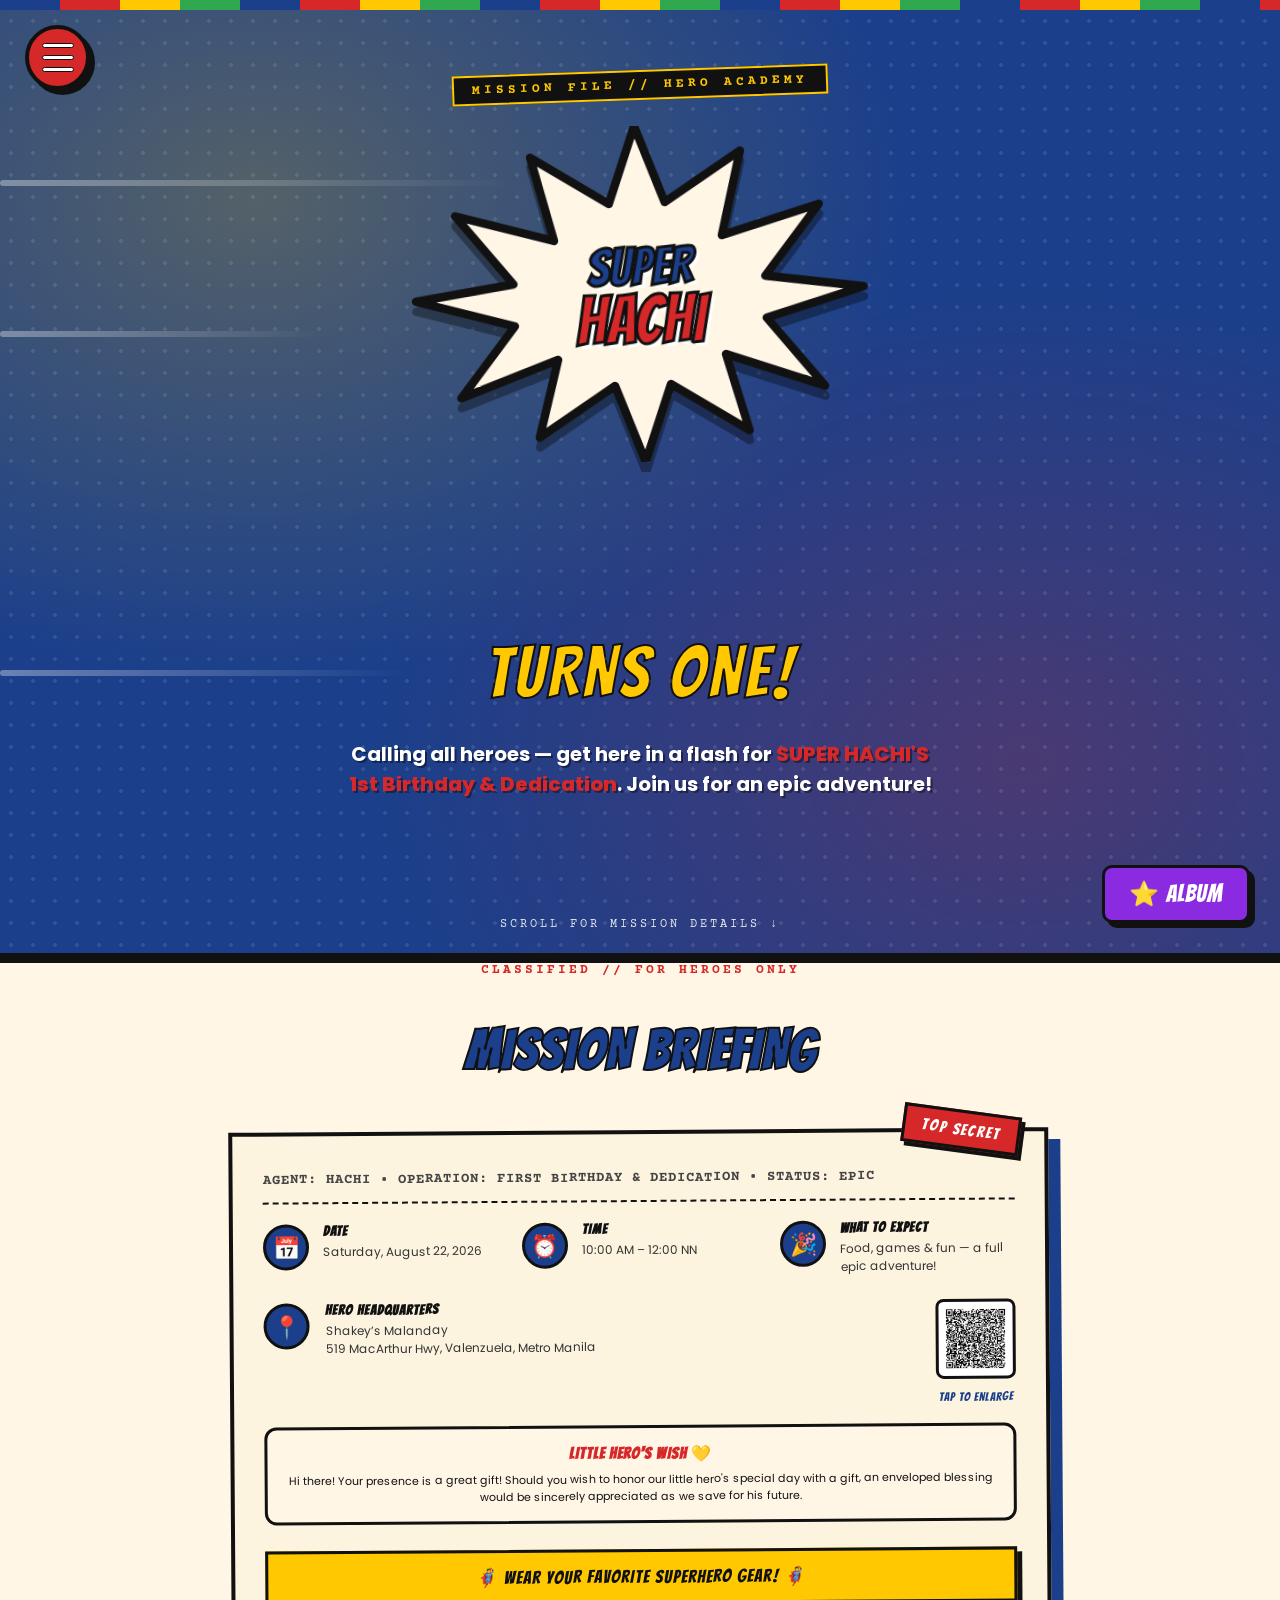
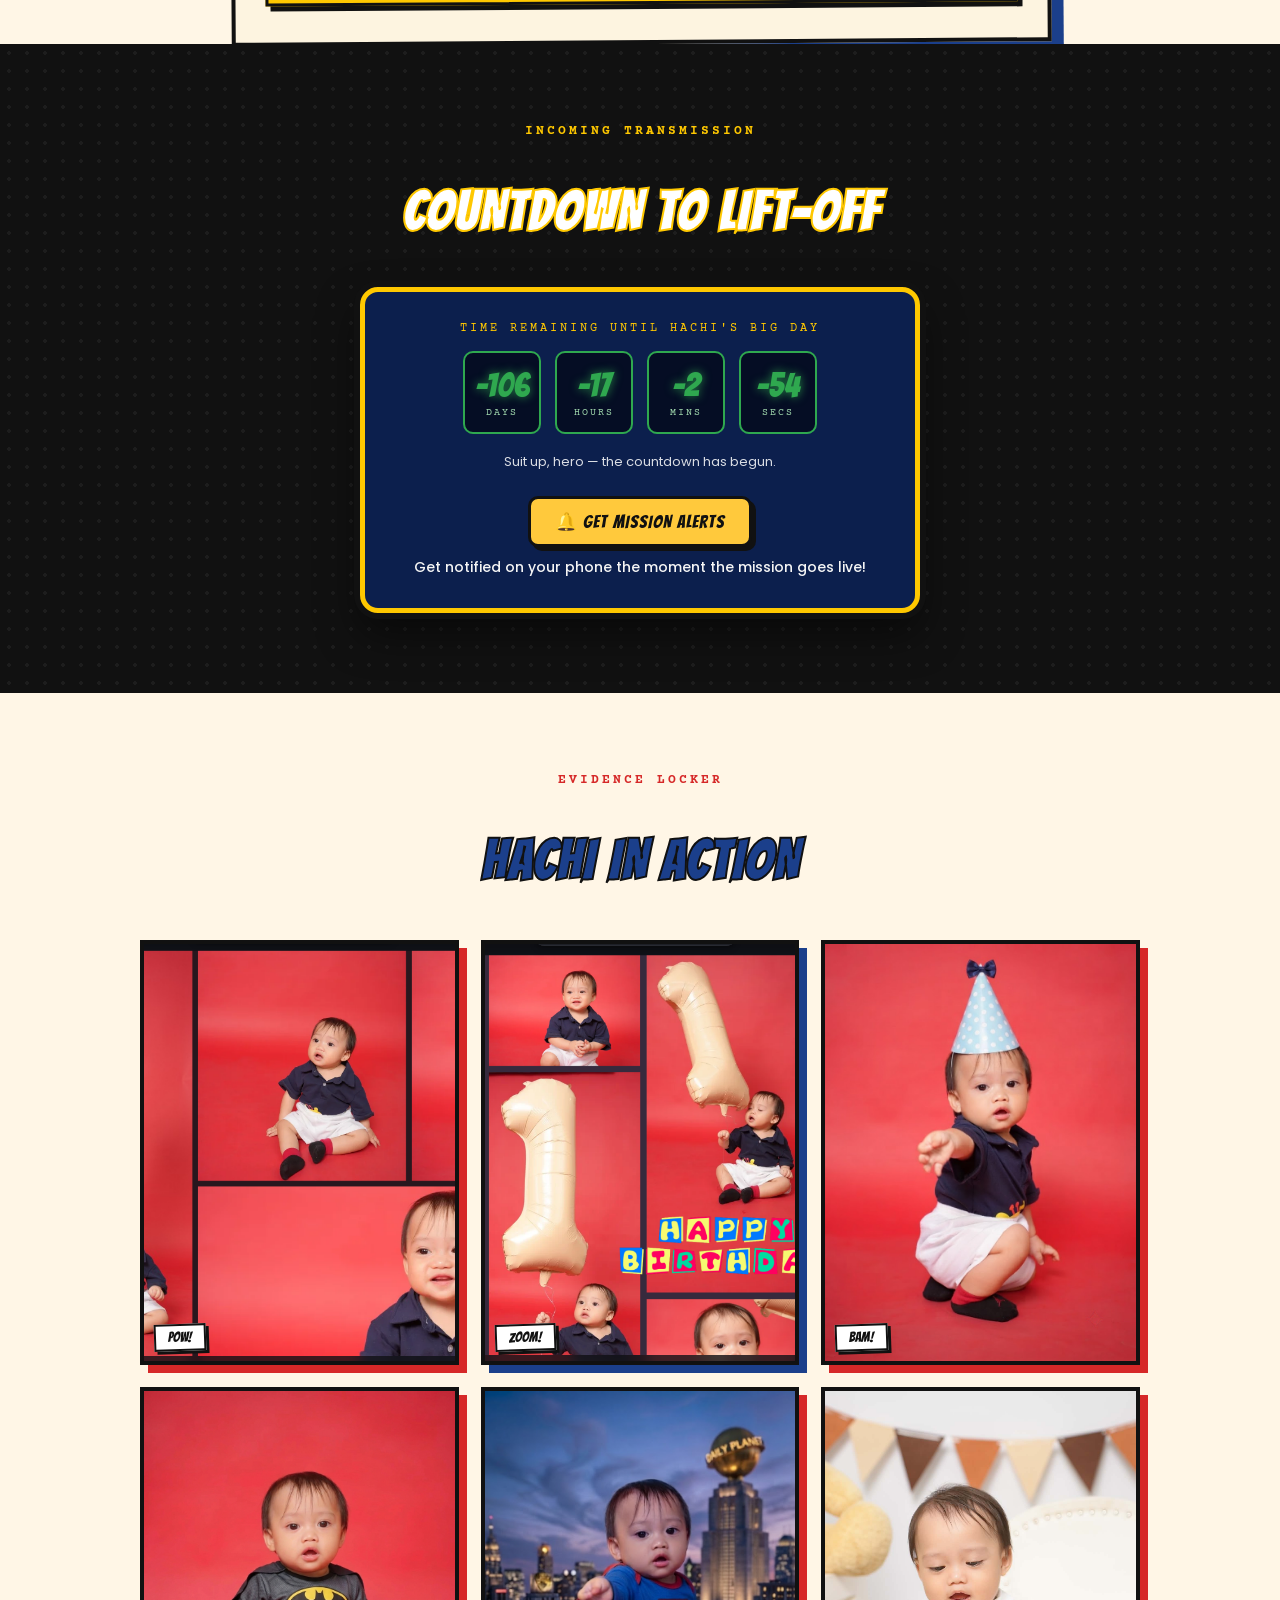
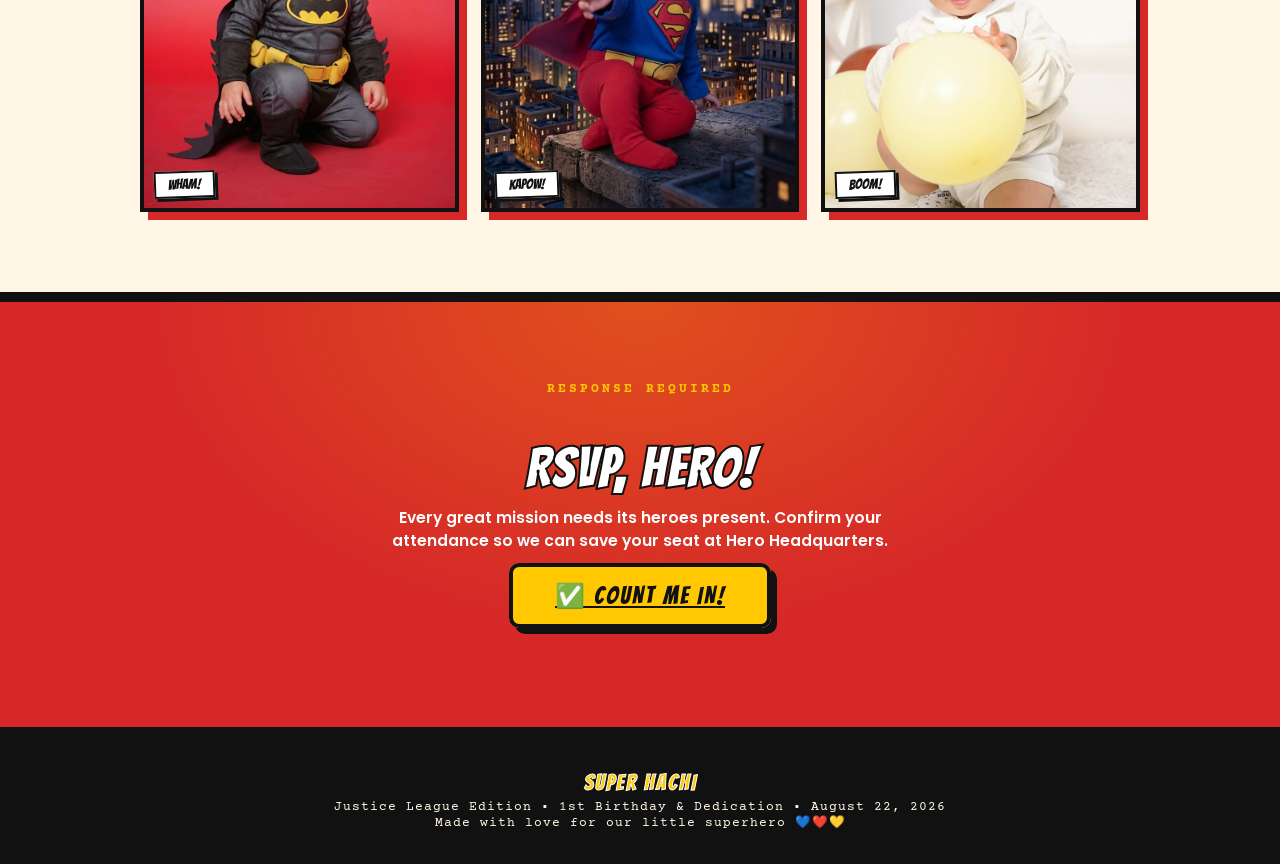
==== index.html @ 1b229618 "Add OneSignal Push Notifications" ====
<!DOCTYPE html>
<html lang="en">
<head>
<meta charset="utf-8"/>
<meta content="width=device-width, initial-scale=1.0" name="viewport"/>
<title>SUPER HACHI — Mission: 1st Birthday &amp; Dedication</title>
<link href="https://fonts.googleapis.com" rel="preconnect"/>
<link crossorigin="" href="https://fonts.gstatic.com" rel="preconnect"/>
<link href="https://fonts.googleapis.com/css2?family=Bangers&amp;family=Poppins:wght@400;600;700;800&amp;family=Courier+Prime:wght@400;700&amp;display=swap" rel="stylesheet"/>

<link href="style.css" rel="stylesheet"/>

<!-- OneSignal Web Push SDK -->
<script src="https://cdn.onesignal.com/sdks/web/v16/OneSignalSDK.page.js" defer></script>
<script>
  window.OneSignalDeferred = window.OneSignalDeferred || [];
</script>
</head>

<body>
<!-- Ang "Hamburger" Icon -->
<div class="menu-icon" onclick="toggleMenu()" id="menuIcon">
    <span></span>
    <span></span>
    <span></span>
</div>

<!-- Ang Menu Container (Naka-hide sa simula) -->
<div class="side-nav" id="sideNav">
    <div class="nav-btn" onclick="showSection('details')">MISSION</div>
    <div class="nav-btn" onclick="showSection('countdown')">TIME</div>
    <div class="nav-btn" onclick="showSection('gallery')">ACTION</div>
    <div class="nav-btn" onclick="showSection('rsvp')">RSVP</div>
</div>
<div class="stripe"></div>
<!-- HERO -->
<section class="hero">

<a href="secondpage.html" class="more-btn">⭐ ALBUM</a>
<div class="speedline" style="top:18%; left:0; width:40%;"></div>
<div class="speedline" style="top:34%; left:0; width:25%; animation-delay:0.8s;"></div>
<div class="speedline" style="top:70%; left:0; width:32%; animation-delay:1.6s;"></div>
<div class="eyebrow">MISSION FILE // HERO ACADEMY</div>
<div class="pow-wrap">
<div style="position:relative; display:inline-block;">
<svg class="burst" viewbox="0 0 400 240" xmlns="http://www.w3.org/2000/svg">
<polygon fill="#FFF6E6" points="200,0 220,55 275,20 260,80 330,60 290,110 360,120 290,140 330,190 260,165 275,220 220,185 200,240 180,185 125,220 140,165 70,190 110,140 40,120 110,110 70,60 140,80 125,20 180,55" stroke="#111111" stroke-linejoin="round" stroke-width="6"></polygon>
</svg>
<div style="
      position:absolute;
      top:50%;
      left:50%;
      transform:translate(-50%,-50%);
      text-align:center;
      font-family:'Bangers', cursive;
      line-height:0.9;
      z-index:2;
      user-select:none;
    ">
<div style="
        font-size:52px;
        color:#1B3F8B;
        -webkit-text-stroke:3px #111;
        text-shadow:4px 4px 0 #fff;
      ">
        SUPER
      </div>
<div style="
        font-size:68px;
        color:#D62828;
        -webkit-text-stroke:3px #111;
        text-shadow:4px 4px 0 #fff;
      ">
        HACHI
      </div>
</div>
</div>
</div>
<h1 class="name-title"></h1>
<div class="super-tag" style="font-size:clamp(50px, 10vw, 72px);">TURNS ONE!</div>
<p class="subhead">Calling all heroes — get here in a flash for <span style="color:#D62828; font-weight:800;">SUPER HACHI'S 1st Birthday &amp; Dedication</span>. Join us for an epic adventure!</p>
<div class="hero-badges">
</div>

<div class="scroll-cue">SCROLL FOR MISSION DETAILS ↓</div>
</section>
<!-- MISSION BRIEFING -->
<section class="briefing halftone content-section" id="details">
</section>
<div class="section-kicker">CLASSIFIED // FOR HEROES ONLY</div>
<h2 class="section-title">MISSION BRIEFING</h2>
<div class="dossier">
<div class="stamp">TOP SECRET</div>
<div class="dossier-head">AGENT: HACHI  •  OPERATION: FIRST BIRTHDAY &amp; DEDICATION  •  STATUS: EPIC</div>
<style>
.dossier-grid .dossier-item h3 { font-size: 14px !important; }
.dossier-grid .dossier-item p { font-size: 12px !important; }
</style>
<div class="dossier-grid">
<div class="dossier-item">
<div class="dossier-icon">📅</div>
<div>
<h3>DATE</h3>
<p>Saturday, August 22, 2026</p>
</div>
</div>
<div class="dossier-item">
<div class="dossier-icon">⏰</div>
<div>
<h3>TIME</h3>
<p>10:00 AM – 12:00 NN</p>
</div>
</div>
<div class="dossier-item">
<div class="dossier-icon">🎉</div>
<div>
<h3>WHAT TO EXPECT</h3>
<p>Food, games &amp; fun — a full epic adventure!</p>
</div>
</div>
<div class="dossier-item" style="display:flex; align-items:flex-start; gap:16px; grid-column: 1 / -1;">
<div class="dossier-icon">📍</div>
<div style="flex:1; display:flex; align-items:flex-start; justify-content:space-between; gap:16px; flex-wrap:wrap;">
<div style="flex:1; min-width:180px;">
<h3>HERO HEADQUARTERS</h3>
<p>Shakey’s Malanday<bR> 519 MacArthur Hwy, Valenzuela, Metro Manila</p>
</div>
<div style="text-align:center; flex-shrink:0;">
<img src="qrcode.png" alt="QR code to Hero Headquarters location" onclick="document.getElementById('qrModal').style.display='flex'" style="width:80px; height:80px; border:3px solid #111; border-radius:8px; background:#fff; padding:4px; cursor:pointer;"/>
<div style="font-family:'Bangers', cursive; font-size:12px; letter-spacing:1px; color:#1B3F8B; margin-top:4px;">TAP TO ENLARGE</div>
</div>
</div>
</div>
</div>
<div style="margin-top:20px; padding:16px; border:3px solid #111; border-radius:12px; background:#FFF6E6; text-align:center;">
<h3 style="font-family:'Bangers', cursive; font-size:16px; letter-spacing:1px; color:#D62828; margin:0 0 8px 0;">LITTLE HERO'S WISH 💛</h3>
<p style="font-size:11px; line-height:1.5; color:#111; margin:0; max-width:100%;">Hi there! Your presence is a great gift! Should you wish to honor our little hero's special day with a gift, an enveloped blessing would be sincerely appreciated as we save for his future.</p>
</div>
<div class="dresscode">🦸 WEAR YOUR FAVORITE SUPERHERO GEAR! 🦸</div>
</div>
</section>
<!-- COUNTDOWN -->
<section class="comm-wrap" id="countdown">
<div class="section-kicker" style="color:var(--yellow);">INCOMING TRANSMISSION</div>
<h2 class="section-title" style="color:#fff; -webkit-text-stroke:2px var(--yellow);">COUNTDOWN TO LIFT-OFF</h2>
<div class="comm">
<div class="comm-label">TIME REMAINING UNTIL HACHI'S BIG DAY</div>
<div class="comm-grid">
<div class="comm-unit"><div class="comm-num" id="cd-days">00</div><div class="comm-unit-label">DAYS</div></div>
<div class="comm-unit"><div class="comm-num" id="cd-hours">00</div><div class="comm-unit-label">HOURS</div></div>
<div class="comm-unit"><div class="comm-num" id="cd-mins">00</div><div class="comm-unit-label">MINS</div></div>
<div class="comm-unit"><div class="comm-num" id="cd-secs">00</div><div class="comm-unit-label">SECS</div></div>
</div>
<div class="comm-msg" id="cd-msg">Suit up, hero — the countdown has begun.</div>

<!-- Push notification opt-in -->
<div style="text-align:center; margin-top:24px;">
<button id="notifyBtn" onclick="enableHeroAlerts()" style="
    font-family:'Bangers', cursive;
    letter-spacing:1px;
    font-size:18px;
    color:#111;
    background:#FFC93C;
    border:3px solid #111;
    border-radius:10px;
    padding:12px 24px;
    cursor:pointer;
    box-shadow:4px 4px 0 #111;
  ">🔔 GET MISSION ALERTS</button>
<div id="notifyNote" style="
    font-family:'Poppins', sans-serif;
    font-size:14px;
    font-weight:500;
    color:#F5F5F5;
    margin-top:10px;
    line-height:1.5;
  ">Get notified on your phone the moment the mission goes live!</div>
</div>
</div>
</section>
<!-- GALLERY -->
<section class="gallery" id="gallery">
<div class="section-kicker">EVIDENCE LOCKER</div>
<h2 class="section-title">HACHI IN ACTION</h2>
<div class="panels">
<div class="panel" style="aspect-ratio:3/4;">
<a href="hachi1.png" target="_blank"><img alt="Hachi with number one balloon" src="hachi1.png"/></a>
<div class="panel-cap">POW!</div>
</div>
<div class="panel" style="aspect-ratio:3/4;">
<a href="hachi2.png" target="_blank"><img alt="Hachi celebrating his first birthday" src="hachi2.png"/></a>
<div class="panel-cap">ZOOM!</div>
</div>
<div class="panel" style="aspect-ratio:3/4;">
<a href="photo37.png" target="_blank"><img alt="Hachi in superhero costume" src="photo37.png"/></a>
<div class="panel-cap">BAM!</div>
</div>
<div class="panel" style="aspect-ratio:3/4;">
<a href="photo38.png" target="_blank"><img alt="Hachi playing and smiling" src="photo38.png"/></a>
<div class="panel-cap">WHAM!</div>
</div>
<div class="panel" style="aspect-ratio:3/4;">
<a href="photo39.png" target="_blank"><img alt="Hachi with family" src="photo39.png"/></a>
<div class="panel-cap">KAPOW!</div>
</div>
<div class="panel" style="aspect-ratio:3/4;">
<a href="photo26.png" target="_blank"><img alt="Hachi hero moment" src="photo26.png"/></a>
<div class="panel-cap">BOOM!</div>
</div>
</div>
</section>
<!-- RSVP -->
<section class="rsvp" id="rsvp">
<div class="section-kicker">RESPONSE REQUIRED</div>
<h2 class="section-title">RSVP, HERO!</h2>
<p class="lead">Every great mission needs its heroes present. Confirm your attendance so we can save your seat at Hero Headquarters.</p>
<a class="rsvp-btn" href="rsvp.html">
    ✅ COUNT ME IN!
</a>
<div class="rsvp-note" id="rsvpNote"></div>
</section>
<footer>
<div class="foot-name">SUPER HACHI</div>
  Justice League Edition • 1st Birthday &amp; Dedication • August 22, 2026<br/>
  Made with love for our little superhero 💙❤️💛<br/>
</footer>
<canvas id="confetti"></canvas>

<!-- QR Code Lightbox -->
<div id="qrModal" onclick="this.style.display='none'" style="display:none; position:fixed; top:0; left:0; width:100%; height:100%; background:rgba(0,0,0,0.85); z-index:9999; align-items:center; justify-content:center; flex-direction:column; cursor:pointer;">
<div style="background:#fff; padding:20px; border-radius:16px; border:4px solid #111; box-shadow:0 0 0 6px #FFC93C; max-width:85vw;">
<img src="qrcode.png" alt="QR code to Hero Headquarters location - enlarged" style="width:min(320px, 70vw); height:min(320px, 70vw); display:block;"/>
</div>
<div style="font-family:'Bangers', cursive; font-size:20px; letter-spacing:1px; color:#fff; margin-top:18px;">TAP ANYWHERE TO CLOSE</div>
</div>

<script src="hachi.js"></script>

<!-- Push notification opt-in handler -->
<script>
  function enableHeroAlerts() {
    const note = document.getElementById('notifyNote');
    const btn = document.getElementById('notifyBtn');

    // Siguraduhing buhay ang array bago mag-push
    window.OneSignalDeferred = window.OneSignalDeferred || [];
    
    window.OneSignalDeferred.push(async function (OneSignal) {
  await OneSignal.init({
    appId: "d45e4da8-3b66-4c8b-88f4-3288d0275339",
    // Ngayon ay nasa root na ang file, kaya hindi na kailangan ng folder path
    serviceWorkerPath: 'OneSignalSDKWorker.js', 
    serviceWorkerParam: {
      scope: '/hachi-invitation/'
    }
  });
});
        
        await OneSignal.Notifications.requestPermission();
        
        if (OneSignal.Notifications.permission === 'granted') {
          btn.textContent = '✅ ALERTS ON';
          btn.disabled = true;
          note.textContent = "You're all set, hero! We'll ping your phone when the mission begins.";
        }
      } catch (err) {
        console.error("OneSignal Error:", err);
        note.textContent = 'Something went wrong. Please try again.';
      }
    });
  }
</script>

</body>
</html>
---- style.css ----
:root{
    --ink:#111111;
    --paper:#FFF6E6;
    --blue:#1B3F8B;
    --blue-dark:#122a63;
    --red:#D62828;
    --yellow:#FFC800;
    --green:#2FA84F;
    --dot: rgba(17,17,17,0.08);
  }

  *{box-sizing:border-box;}
  html{scroll-behavior:smooth;}
  body{
    margin:0;
    background:var(--paper);
    color:var(--ink);
    font-family:'Poppins',sans-serif;
    overflow-x:hidden;
  }

  .halftone{
    background-image: radial-gradient(var(--dot) 2px, transparent 2px);
    background-size: 16px 16px;
  }

  /* ---------- NAV / TOP STRIPE ---------- */
  .stripe{
    height:10px;
    width:100%;
    background: repeating-linear-gradient(90deg,
      var(--blue) 0 60px, var(--red) 60px 120px, var(--yellow) 120px 180px, var(--green) 180px 240px);
  }

  /* ---------- HERO ---------- */
  .hero{
    position:relative;
    min-height:100vh;
    display:flex;
    flex-direction:column;
    align-items:center;
    justify-content:center;
    text-align:center;
    padding:60px 20px 100px;
    background:
      radial-gradient(ellipse at 20% 20%, rgba(255,200,0,0.25), transparent 45%),
      radial-gradient(ellipse at 80% 80%, rgba(214,40,40,0.25), transparent 45%),
      var(--blue);
    overflow:hidden;
    border-bottom:10px solid var(--ink);
  }
  .hero::before{
    content:"";
    position:absolute;
    inset:0;
    background-image: radial-gradient(rgba(255,255,255,0.10) 2px, transparent 2px);
    background-size: 22px 22px;
    pointer-events:none;
  }

  .speedline{
    position:absolute;
    background: linear-gradient(90deg, rgba(255,255,255,0.35), transparent);
    height:6px;
    border-radius:4px;
    animation: dash 3.5s linear infinite;
  }
  @keyframes dash{
    0%{ transform: translateX(-120%); opacity:0;}
    10%{opacity:1;}
    100%{ transform: translateX(220%); opacity:0;}
  }

  .eyebrow{
    font-family:'Courier Prime', monospace;
    letter-spacing:4px;
    color:var(--yellow);
    background:var(--ink);
    padding:6px 18px;
    transform:rotate(-2deg);
    font-weight:700;
    font-size:13px;
    z-index:2;
    border:2px solid var(--yellow);
  }

  .pow-wrap{
    position:relative;
    z-index:2;
    margin-top:26px;
    animation: pop-in 0.9s cubic-bezier(.2,1.4,.4,1) both;
  }
  @keyframes pop-in{
    0%{ transform: scale(0.3) rotate(-8deg); opacity:0;}
    70%{ transform: scale(1.08) rotate(2deg);}
    100%{ transform: scale(1) rotate(-2deg); opacity:1;}
  }

  .burst{
    width: min(90vw, 560px);
    filter: drop-shadow(0 10px 0 rgba(0,0,0,0.35));
  }

  .name-title{
    font-family:'Bangers', cursive;
    font-size: clamp(48px, 11vw, 96px);
    color:var(--red);
    -webkit-text-stroke: 3px var(--ink);
    letter-spacing:2px;
    line-height:0.9;
    transform: rotate(-2deg);
  }
  .super-tag{
    font-family:'Bangers', cursive;
    color:var(--yellow);
    -webkit-text-stroke:2px var(--ink);
    font-size: clamp(20px, 4vw, 30px);
    letter-spacing:3px;
    margin-top:6px;
  }

  .subhead{
    margin-top:28px;
    color:#fff;
    font-weight:700;
    font-size: clamp(15px,2.4vw,20px);
    z-index:2;
    max-width:600px;
    text-shadow: 2px 2px 0 rgba(0,0,0,0.4);
  }

  .hero-badges{
    display:flex;
    gap:14px;
    margin-top:34px;
    z-index:2;
    flex-wrap:wrap;
    justify-content:center;
  }
  .badge{
    font-family:'Bangers', cursive;
    letter-spacing:1px;
    background:var(--yellow);
    color:var(--ink);
    border:3px solid var(--ink);
    padding:10px 20px;
    border-radius:6px;
    font-size:18px;
    box-shadow:5px 5px 0 var(--ink);
    transform:rotate(-1deg);
  }
  .badge:nth-child(2){ background:#fff; transform:rotate(1deg);}
  .badge:nth-child(3){ background:var(--red); color:#fff; transform:rotate(-1deg);}

  .scroll-cue{
    position:absolute;
    bottom:22px;
    color:#fff;
    font-family:'Courier Prime',monospace;
    font-size:12px;
    letter-spacing:3px;
    opacity:0.85;
    z-index:2;
    animation: bob 1.6s ease-in-out infinite;
  }
  @keyframes bob{ 0%,100%{transform:translateY(0);} 50%{transform:translateY(8px);} }

  /* ---------- SECTION WRAPPER ---------- */
  section{ position:relative; padding:80px 20px; }
  .section-title{
    text-align:center;
    font-family:'Bangers', cursive;
    font-size: clamp(34px, 6vw, 54px);
    letter-spacing:2px;
    color:var(--blue);
    -webkit-text-stroke:2px var(--ink);
    margin-bottom:8px;
  }
  .section-kicker{
    text-align:center;
    font-family:'Courier Prime', monospace;
    font-size:13px;
    letter-spacing:3px;
    color:var(--red);
    font-weight:700;
    margin-bottom:6px;
  }

  /* ---------- MISSION BRIEFING (dossier) ---------- */
  .briefing{
    background:var(--paper);
  }
  .dossier{
    max-width:820px;
    margin:50px auto 0;
    background:#fdf4e0;
    border:4px solid var(--ink);
    box-shadow:12px 12px 0 var(--blue);
    padding:36px 30px;
    position:relative;
    transform:rotate(-0.4deg);
  }
  .stamp{
    position:absolute;
    top:-22px;
    right:24px;
    background:var(--red);
    color:#fff;
    font-family:'Bangers', cursive;
    font-size:16px;
    padding:8px 16px;
    border:3px solid var(--ink);
    transform:rotate(8deg);
    letter-spacing:2px;
    box-shadow:4px 4px 0 var(--ink);
  }
  .dossier-head{
    font-family:'Courier Prime', monospace;
    font-weight:700;
    border-bottom:2px dashed var(--ink);
    padding-bottom:14px;
    margin-bottom:20px;
    font-size:14px;
    letter-spacing:1px;
    color:#444;
  }
  .dossier-grid{
    display:grid;
    grid-template-columns: repeat(auto-fit, minmax(220px,1fr));
    gap:24px;
  }
  .dossier-item{
    display:flex;
    gap:14px;
    align-items:flex-start;
  }
  .dossier-icon{
    flex:0 0 auto;
    width:46px;height:46px;
    border-radius:50%;
    background:var(--blue);
    color:#fff;
    display:flex;align-items:center;justify-content:center;
    font-size:22px;
    border:3px solid var(--ink);
  }
  .dossier-item h3{
    margin:0 0 4px;
    font-family:'Bangers', cursive;
    font-size:20px;
    letter-spacing:1px;
    color:var(--ink);
  }
  .dossier-item p{
    margin:0;
    font-size:14.5px;
    line-height:1.5;
    color:#333;
  }
  .dresscode{
    margin-top:26px;
    text-align:center;
    background:var(--yellow);
    border:3px solid var(--ink);
    padding:14px;
    font-family:'Bangers', cursive;
    font-size:18px;
    letter-spacing:1px;
    box-shadow:5px 5px 0 var(--ink);
  }

  /* ---------- COUNTDOWN / COMMUNICATOR ---------- */
  .comm-wrap{
    background: var(--ink);
    position:relative;
  }
  .comm-wrap::before{
    content:"";
    position:absolute;inset:0;
    background-image: radial-gradient(rgba(255,255,255,0.05) 2px, transparent 2px);
    background-size:18px 18px;
  }
  .comm{
    position:relative;
    max-width:560px;
    margin: 46px auto 0;
    background:#0c1f4d;
    border:5px solid var(--yellow);
    border-radius:18px;
    padding:30px 24px;
    box-shadow:0 0 0 6px var(--ink), 0 20px 40px rgba(0,0,0,0.5);
  }
  .comm-label{
    text-align:center;
    font-family:'Courier Prime', monospace;
    color:var(--yellow);
    letter-spacing:3px;
    font-size:12px;
    margin-bottom:16px;
  }
  .comm-grid{
    display:flex;
    justify-content:center;
    gap:14px;
    flex-wrap:wrap;
  }
  .comm-unit{
    background:#050d24;
    border:2px solid var(--green);
    border-radius:10px;
    padding:14px 10px;
    width:78px;
    text-align:center;
  }
  .comm-num{
    font-family:'Bangers', cursive;
    font-size:34px;
    color:var(--green);
    text-shadow:0 0 10px rgba(47,168,79,0.8);
  }
  .comm-unit-label{
    font-family:'Courier Prime', monospace;
    font-size:10px;
    letter-spacing:2px;
    color:#9fd6ac;
    margin-top:4px;
  }
  .comm-msg{
    text-align:center;
    color:#fff;
    font-family:'Poppins';
    font-size:13px;
    margin-top:18px;
    opacity:0.85;
  }

  /* ---------- GALLERY (comic panels) ---------- */
  .gallery{ background:var(--paper); }
  .panels{
    max-width:1000px;
    margin:50px auto 0;
    display:grid;
    grid-template-columns: repeat(auto-fit, minmax(260px,1fr));
    gap:22px;
  }
  .panel{
    border:4px solid var(--ink);
    background:#fff;
    box-shadow:8px 8px 0 var(--red);
    overflow:hidden;
    position:relative;
    transition:transform 0.25s ease, box-shadow 0.25s ease;
  }
  .panel:nth-child(2){ box-shadow:8px 8px 0 var(--blue); }
  .panel:hover{
    transform:translate(-4px,-4px);
    box-shadow:12px 12px 0 var(--yellow);
  }
  .panel img{
    display:block;
    width:100%;
    height:100%;
    object-fit:cover;
  }
  .panel-cap{
    position:absolute;
    bottom:10px;
    left:10px;
    background:#fff;
    border:2px solid var(--ink);
    padding:4px 12px;
    font-family:'Bangers', cursive;
    font-size:14px;
    transform:rotate(-2deg);
    box-shadow:3px 3px 0 var(--ink);
  }

  /* ---------- RSVP ---------- */
  .rsvp{
    background:
      radial-gradient(ellipse at 50% 0%, rgba(255,200,0,0.25), transparent 55%),
      var(--red);
    border-top:10px solid var(--ink);
    border-bottom:10px solid var(--ink);
    text-align:center;
  }
  .rsvp .section-title{ color:#fff; -webkit-text-stroke:2px var(--ink); }
  .rsvp .section-kicker{ color:var(--yellow); }
  .rsvp p.lead{
    max-width:520px;
    margin:0 auto 30px;
    color:#fff;
    font-weight:600;
    font-size:15.5px;
  }
  .rsvp-btn{
    font-family:'Bangers', cursive;
    font-size:24px;
    letter-spacing:2px;
    color:var(--ink);
    background:var(--yellow);
    border:4px solid var(--ink);
    padding:16px 42px;
    border-radius:10px;
    box-shadow:6px 6px 0 var(--ink);
    cursor:pointer;
    transition:transform 0.15s ease, box-shadow 0.15s ease;
  }
  .rsvp-btn:hover{ transform:translate(-3px,-3px); box-shadow:9px 9px 0 var(--ink); }
  .rsvp-btn:active{ transform:translate(3px,3px); box-shadow:0px 0px 0 var(--ink); }
  .rsvp-note{
    margin-top:18px;
    color:#fff;
    font-family:'Courier Prime', monospace;
    font-size:12px;
    letter-spacing:1px;
    opacity:0.9;
    min-height:18px;
  }

  /* confetti canvas */
  #confetti{
    position:fixed;
    inset:0;
    pointer-events:none;
    z-index:999;
  }

  /* ---------- FOOTER ---------- */
  footer{
    background:var(--ink);
    color:var(--paper);
    text-align:center;
    padding:34px 20px;
    font-family:'Courier Prime', monospace;
    font-size:12.5px;
    letter-spacing:1px;
  }
  footer .foot-name{
    font-family:'Bangers', cursive;
    color:var(--yellow);
    font-size:22px;
    letter-spacing:2px;
    -webkit-text-stroke:1px #fff;
    margin-bottom:6px;
  }

  @media (max-width:520px){
    .dossier{ padding:26px 18px; }
    .comm{ padding:22px 14px; }
  }

  @media (prefers-reduced-motion: reduce){
    *{ animation-duration:0.01ms !important; animation-iteration-count:1 !important; }
  }
/* ===== MISSION BUTTON ===== */
.mission-btn{
    position: absolute;
    top: 20px;
    right: 20px;
    background: #FFC800;
    color: #111;
    text-decoration: none;
    font-family: 'Bangers', cursive;
    font-size: 22px;
    letter-spacing: 1px;
    padding: 12px 22px;
    border: 3px solid #111;
    border-radius: 8px;
    box-shadow: 5px 5px 0 #111;
    transition: .2s;
    z-index: 100;
}

.hero{
    position: relative;
}
.countdown-btn{
    position: absolute;
    top: 20px;
    right: 190px;   /* nasa kaliwa ng Mission button */
    background: #1B3F8B;
    color: #fff;
    text-decoration: none;
    font-family: 'Bangers', cursive;
    font-size: 22px;
    letter-spacing: 1px;
    padding: 12px 22px;
    border: 3px solid #111;
    border-radius: 8px;
    box-shadow: 5px 5px 0 #111;
    transition: .2s;
    z-index: 100;
}

.countdown-btn:hover{
    transform: translate(-3px,-3px);
    box-shadow: 8px 8px 0 #111;
}

.countdown-btn:active{
    transform: translate(2px,2px);
    box-shadow: 2px 2px 0 #111;
}.gallery-btn{
    position: absolute;
    top: 20px;
    left: 180px;
    background: #D62828;
    color: #fff;
    text-decoration: none;
    font-family: 'Bangers', cursive;
    font-size: 22px;
    letter-spacing: 1px;
    padding: 12px 22px;
    border: 3px solid #111;
    border-radius: 8px;
    box-shadow: 5px 5px 0 #111;
    transition: .2s;
    z-index: 100;
}

.gallery-btn:hover{
    transform: translate(-3px,-3px);
    box-shadow: 8px 8px 0 #111;
}

.rsvp-btn-hero{
    position: absolute;
    top: 20px;
    left: 20px;
    background: #2FA84F;
    color: #fff;
    text-decoration: none;
    font-family: 'Bangers', cursive;
    font-size: 22px;
    letter-spacing: 1px;
    padding: 12px 22px;
    border: 3px solid #111;
    border-radius: 8px;
    box-shadow: 5px 5px 0 #111;
    transition: .2s;
    z-index: 100;
}

.rsvp-btn-hero:hover{
    transform: translate(-3px,-3px);
    box-shadow: 8px 8px 0 #111;
}
.music-btn{
    position: fixed;
    bottom: 20px;
    right: 20px;
    background: #FFC800;
    color: #111;
    border: 3px solid #111;
    border-radius: 10px;
    padding: 12px 18px;
    font-family: 'Bangers', cursive;
    font-size: 18px;
    cursor: pointer;
    box-shadow: 5px 5px 0 #111;
    z-index: 9999;
    transition: .2s;
}

.music-btn:hover{
    transform: translate(-2px,-2px);
    box-shadow: 7px 7px 0 #111;
}
.more-btn{
    position:absolute;
    bottom:30px;
    right:30px;
    background:#8A2BE2;
    color:#fff;
    text-decoration:none;
    font-family:'Bangers', cursive;
    font-size:24px;
    letter-spacing:1px;
    padding:12px 24px;
    border:3px solid #111;
    border-radius:10px;
    box-shadow:5px 5px 0 #111;
    transition:.2s;
}

.more-btn:hover{
    transform:translate(-3px,-3px);
    box-shadow:8px 8px 0 #111;
}

.more-btn:active{
    transform:translate(2px,2px);
    box-shadow:2px 2px 0 #111;
}
/* Itatago nito ang mga sections sa umpisa */
.content-section {
    display: none; 
}

/* Ito naman yung menu sa gilid */
.side-nav {
    position: fixed;
    right: 10px;
    top: 30%;
    z-index: 9999;
    display: flex;
    flex-direction: column;
    gap: 10px;
}

.nav-btn {
    background: #FFC800;
    padding: 10px;
    border: 3px solid #111;
    cursor: pointer;
    font-family: 'Bangers';
    font-size: 18px;
    text-align: center;
    border-radius: 8px;
    transition: 0.3s;
}

.nav-btn:hover {
    background: #D62828;
    color: white;
}
.menu-icon {
    position: fixed;
    right: 20px;
    top: 20px;
    font-size: 30px;
    cursor: pointer;
    background: white;
    padding: 10px 15px;
    border-radius: 10px;
    border: 2px solid #111;
    z-index: 10000;
}

.side-nav {
    position: fixed;
    right: -200px; /* Nakatago sa labas ng screen */
    top: 80px;
    transition: 0.3s; /* Para smooth ang animation */
    display: flex;
    flex-direction: column;
    gap: 10px;
}

.side-nav.active {
    right: 20px; /* Lalabas kapag may active class */
}
/* ================= HAMBURGER MENU ================= */

.menu-icon {
    position: fixed;
    top: 25px;
    left: 25px;

    width: 65px;
    height: 65px;

    background: #D62828;
    border: 4px solid #111;

    border-radius: 50%;

    display: flex;
    flex-direction: column;
    justify-content: center;
    align-items: center;

    gap: 7px;

    cursor: pointer;

    z-index: 9999;

    box-shadow:
        5px 5px 0 #111;

    transition: 0.3s ease;

    animation: heroPulse 2s infinite;
}


.menu-icon span {

    width: 32px;
    height: 5px;

    background: white;

    border-radius: 10px;

    border: 1px solid #111;

    transition: 0.3s ease;

}



/* Hover */

.menu-icon:hover {

    transform: scale(1.1) rotate(-5deg);

    background:#1B3F8B;

}



/* Open Animation */

.menu-icon.active span:nth-child(1){

    transform:
    translateY(12px)
    rotate(45deg);

}


.menu-icon.active span:nth-child(2){

    opacity:0;

}


.menu-icon.active span:nth-child(3){

    transform:
    translateY(-12px)
    rotate(-45deg);

}



/* Floating Hero Effect */

@keyframes heroPulse {

    0% {
        box-shadow:
        5px 5px 0 #111;
    }

    50% {

        box-shadow:
        5px 5px 0 #111,
        0 0 20px #FFC800;

    }

    100% {

        box-shadow:
        5px 5px 0 #111;

    }

}



/* ================= SIDE NAV ================= */


.side-nav {

    position: fixed;

    top: 100px;

    left: 25px;


    width: 230px;


    background:

    linear-gradient(
        135deg,
        #1B3F8B,
        #D62828
    );


    border:5px solid #111;


    padding:20px;


    transform:
    translateX(-300px);


    transition:
    0.4s ease;


    z-index:9998;


    box-shadow:

    8px 8px 0 #111;


}



/* OPEN MENU */

.side-nav.active {

    transform:
    translateX(0);

}



/* MENU BUTTON */

.nav-btn {

    background:#FFC800;

    color:#111;


    font-family:'Bangers', cursive;

    font-size:25px;


    letter-spacing:2px;


    padding:15px;

    margin:12px 0;


    border:4px solid #111;


    text-align:center;


    cursor:pointer;


    box-shadow:

    4px 4px 0 #111;


    transition:
    0.2s;

}



.nav-btn:hover {

    transform:

    translateX(8px)
    rotate(-2deg);


    background:white;

}
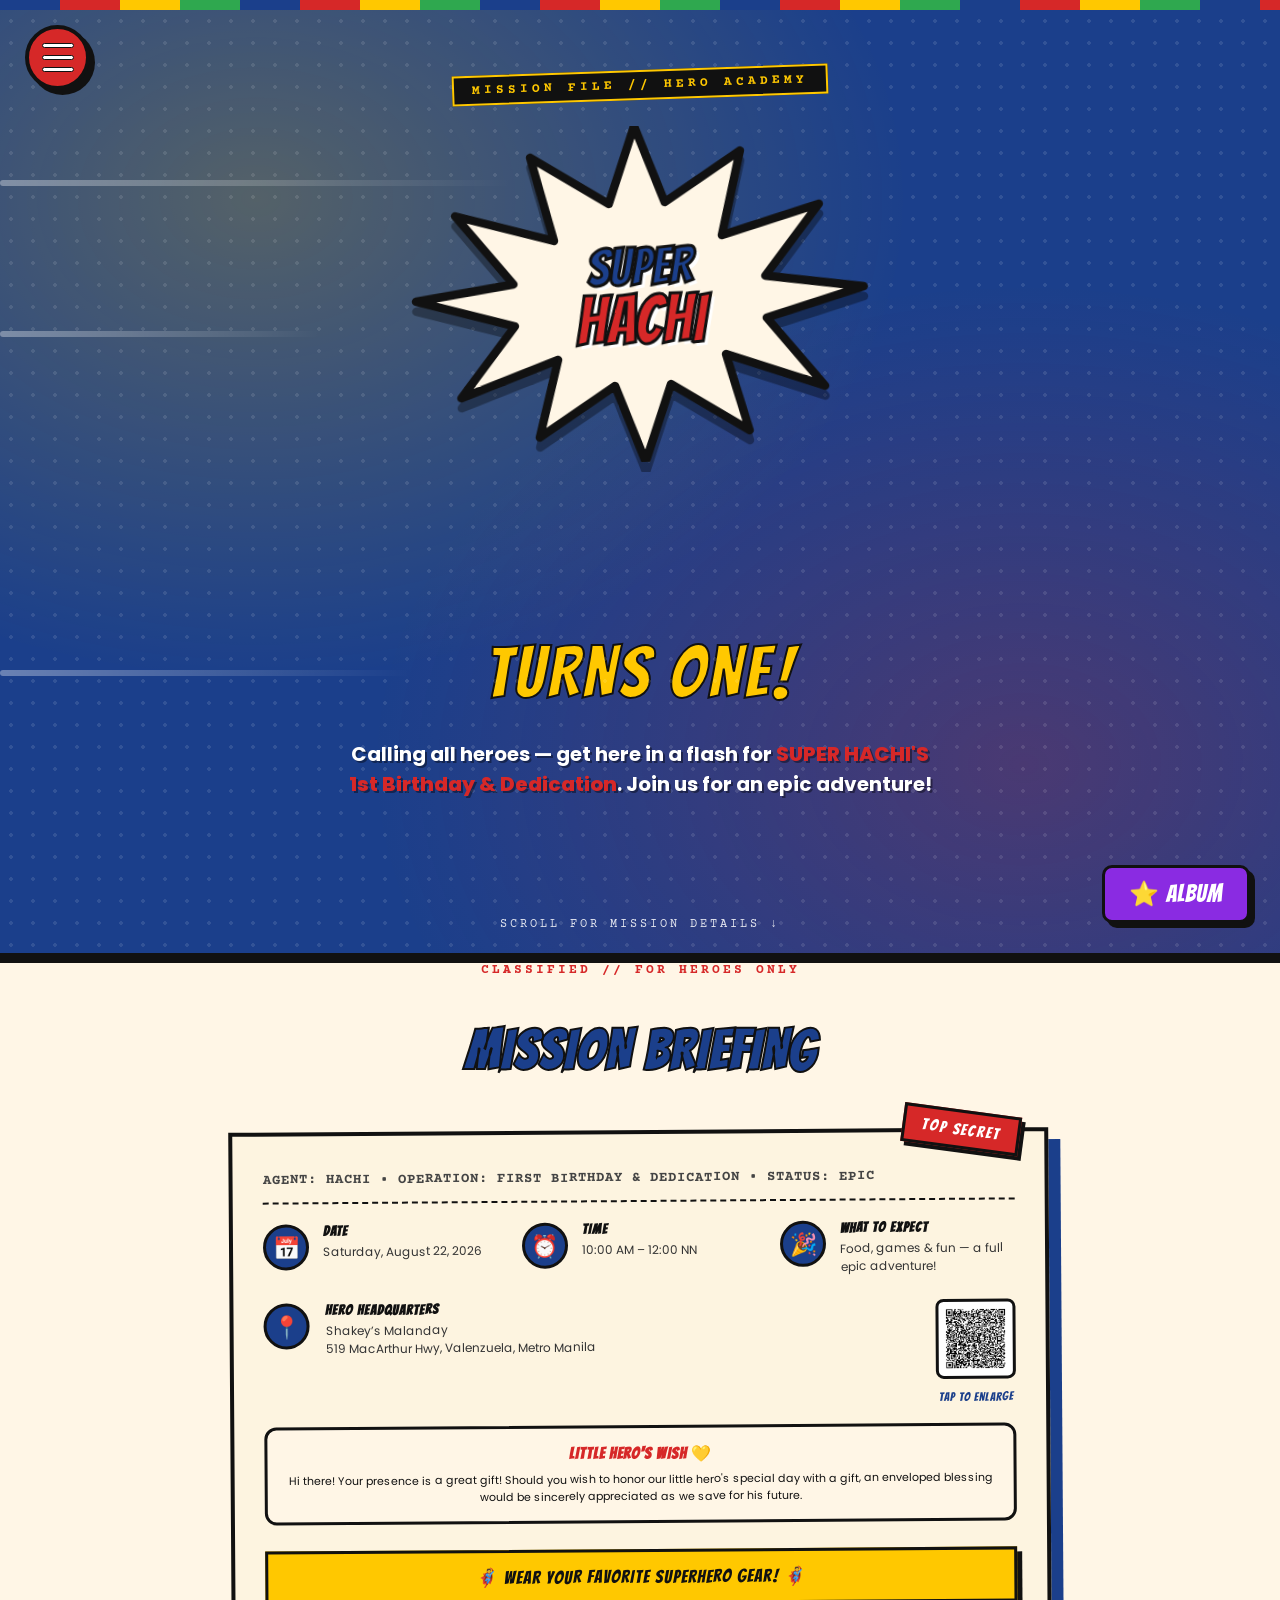
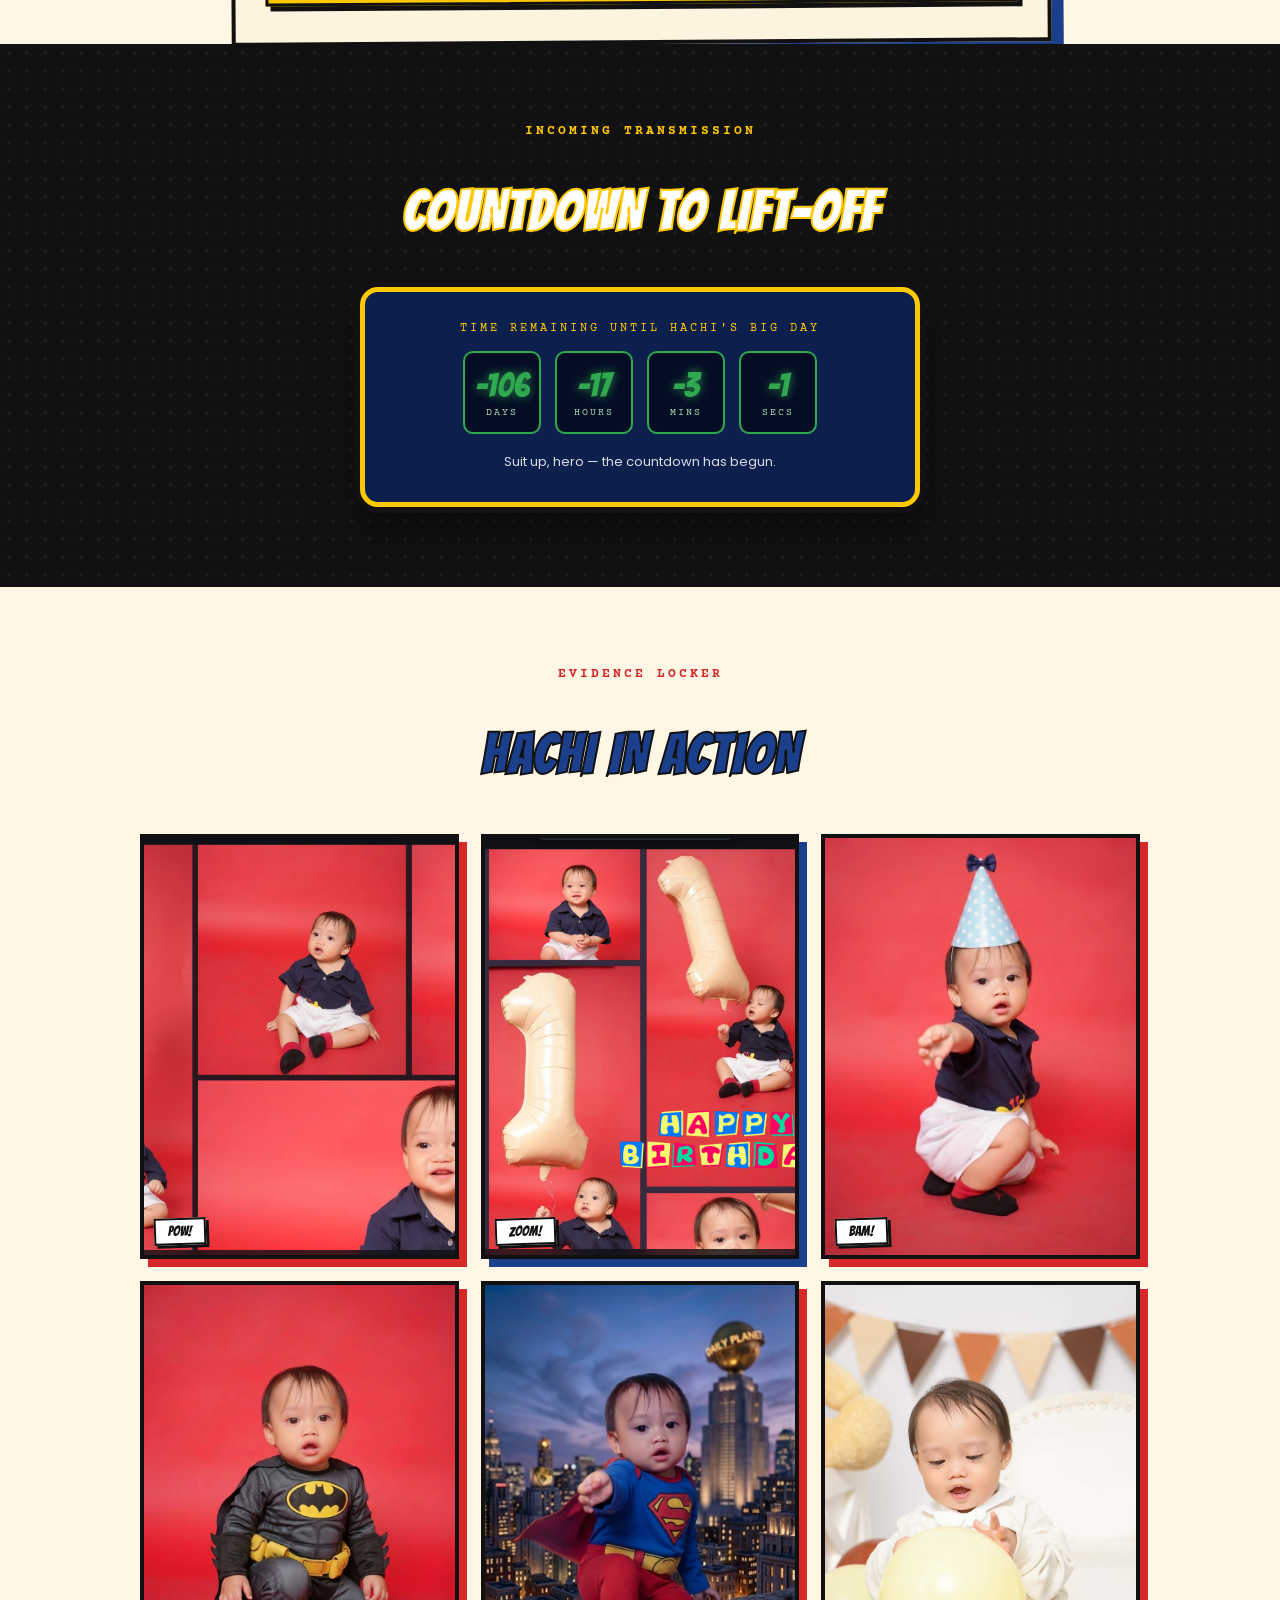
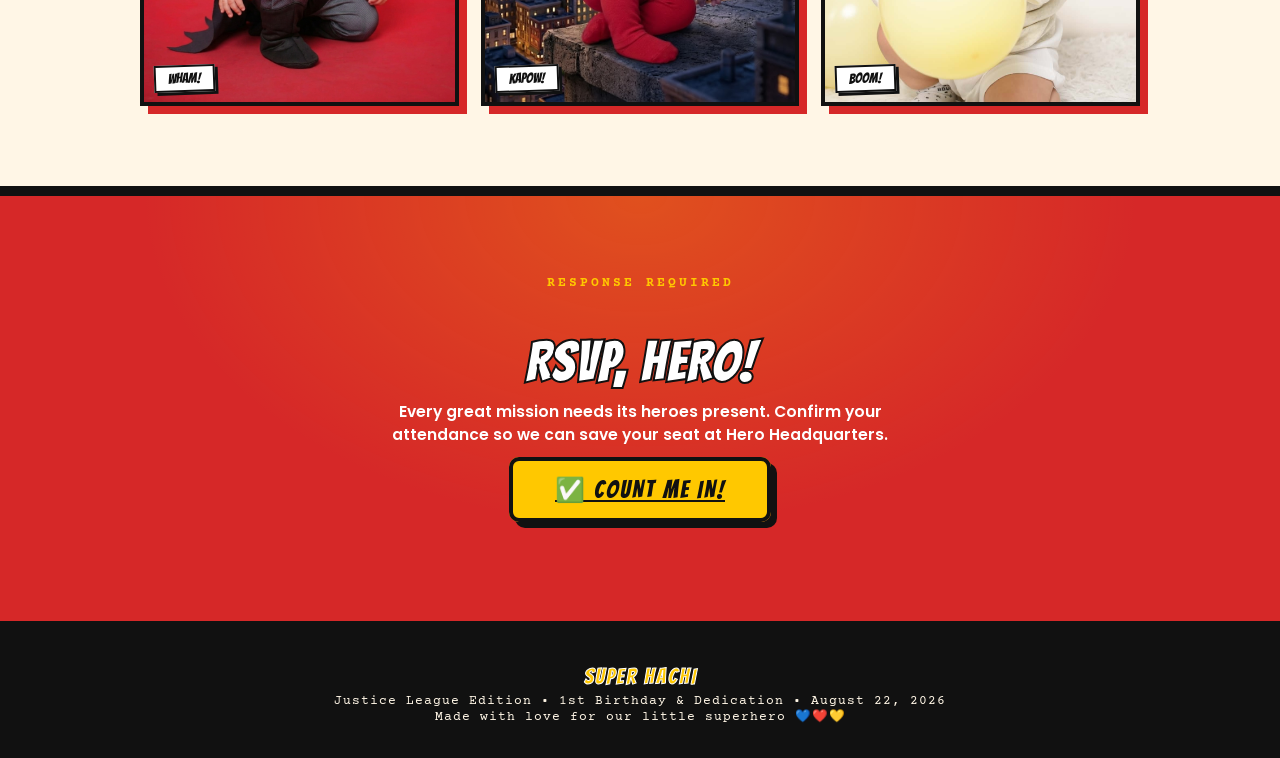
==== commit 687134d4: "Add OneSignal Push Notifications" ====
--- a/index.html
+++ b/index.html
@@ -9,12 +9,6 @@
 <link href="https://fonts.googleapis.com/css2?family=Bangers&amp;family=Poppins:wght@400;600;700;800&amp;family=Courier+Prime:wght@400;700&amp;display=swap" rel="stylesheet"/>
 
 <link href="style.css" rel="stylesheet"/>
-
-<!-- OneSignal Web Push SDK -->
-<script src="https://cdn.onesignal.com/sdks/web/v16/OneSignalSDK.page.js" defer></script>
-<script>
-  window.OneSignalDeferred = window.OneSignalDeferred || [];
-</script>
 </head>
 
 <body>
@@ -152,30 +146,6 @@
 <div class="comm-unit"><div class="comm-num" id="cd-secs">00</div><div class="comm-unit-label">SECS</div></div>
 </div>
 <div class="comm-msg" id="cd-msg">Suit up, hero — the countdown has begun.</div>
-
-<!-- Push notification opt-in -->
-<div style="text-align:center; margin-top:24px;">
-<button id="notifyBtn" onclick="enableHeroAlerts()" style="
-    font-family:'Bangers', cursive;
-    letter-spacing:1px;
-    font-size:18px;
-    color:#111;
-    background:#FFC93C;
-    border:3px solid #111;
-    border-radius:10px;
-    padding:12px 24px;
-    cursor:pointer;
-    box-shadow:4px 4px 0 #111;
-  ">🔔 GET MISSION ALERTS</button>
-<div id="notifyNote" style="
-    font-family:'Poppins', sans-serif;
-    font-size:14px;
-    font-weight:500;
-    color:#F5F5F5;
-    margin-top:10px;
-    line-height:1.5;
-  ">Get notified on your phone the moment the mission goes live!</div>
-</div>
 </div>
 </section>
 <!-- GALLERY -->
@@ -236,40 +206,5 @@
 
 <script src="hachi.js"></script>
 
-<!-- Push notification opt-in handler -->
-<script>
-  function enableHeroAlerts() {
-    const note = document.getElementById('notifyNote');
-    const btn = document.getElementById('notifyBtn');
-
-    // Siguraduhing buhay ang array bago mag-push
-    window.OneSignalDeferred = window.OneSignalDeferred || [];
-    
-    window.OneSignalDeferred.push(async function (OneSignal) {
-  await OneSignal.init({
-    appId: "d45e4da8-3b66-4c8b-88f4-3288d0275339",
-    // Ngayon ay nasa root na ang file, kaya hindi na kailangan ng folder path
-    serviceWorkerPath: 'OneSignalSDKWorker.js', 
-    serviceWorkerParam: {
-      scope: '/hachi-invitation/'
-    }
-  });
-});
-        
-        await OneSignal.Notifications.requestPermission();
-        
-        if (OneSignal.Notifications.permission === 'granted') {
-          btn.textContent = '✅ ALERTS ON';
-          btn.disabled = true;
-          note.textContent = "You're all set, hero! We'll ping your phone when the mission begins.";
-        }
-      } catch (err) {
-        console.error("OneSignal Error:", err);
-        note.textContent = 'Something went wrong. Please try again.';
-      }
-    });
-  }
-</script>
-
 </body>
 </html>
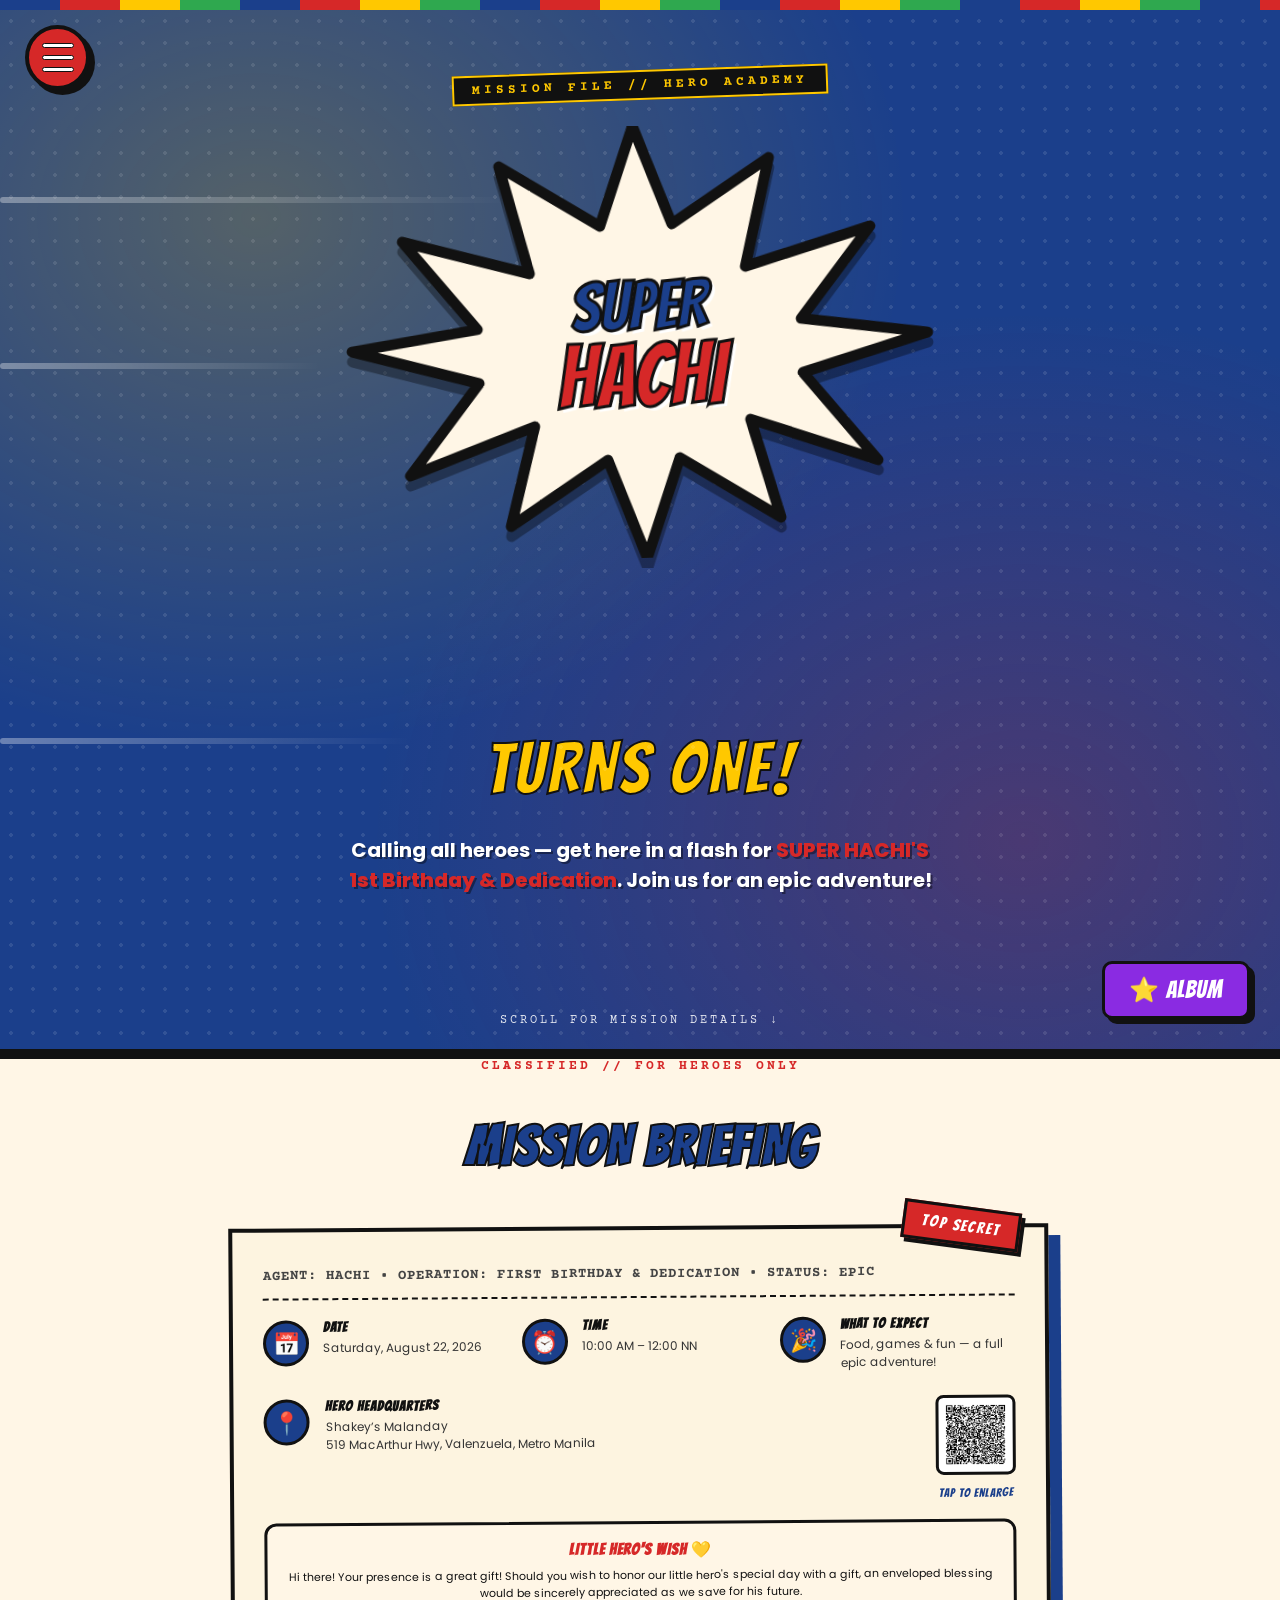
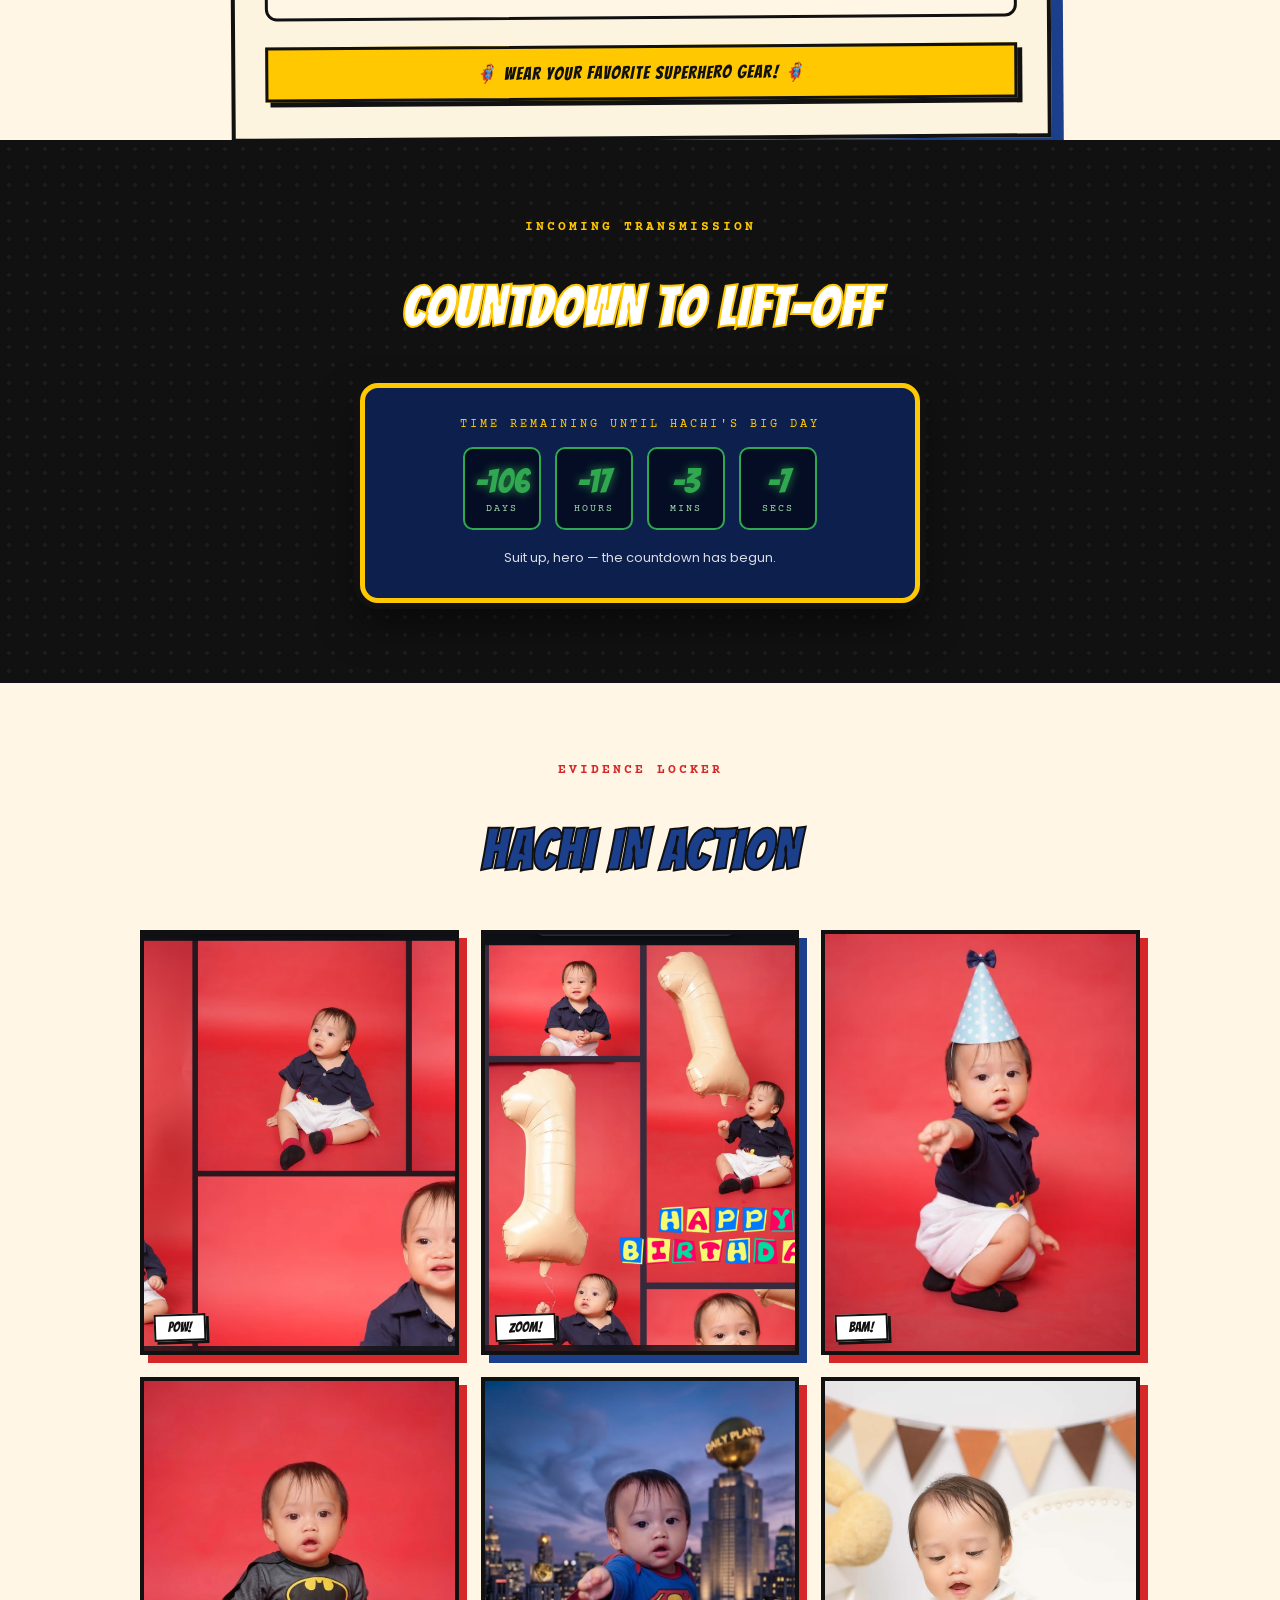
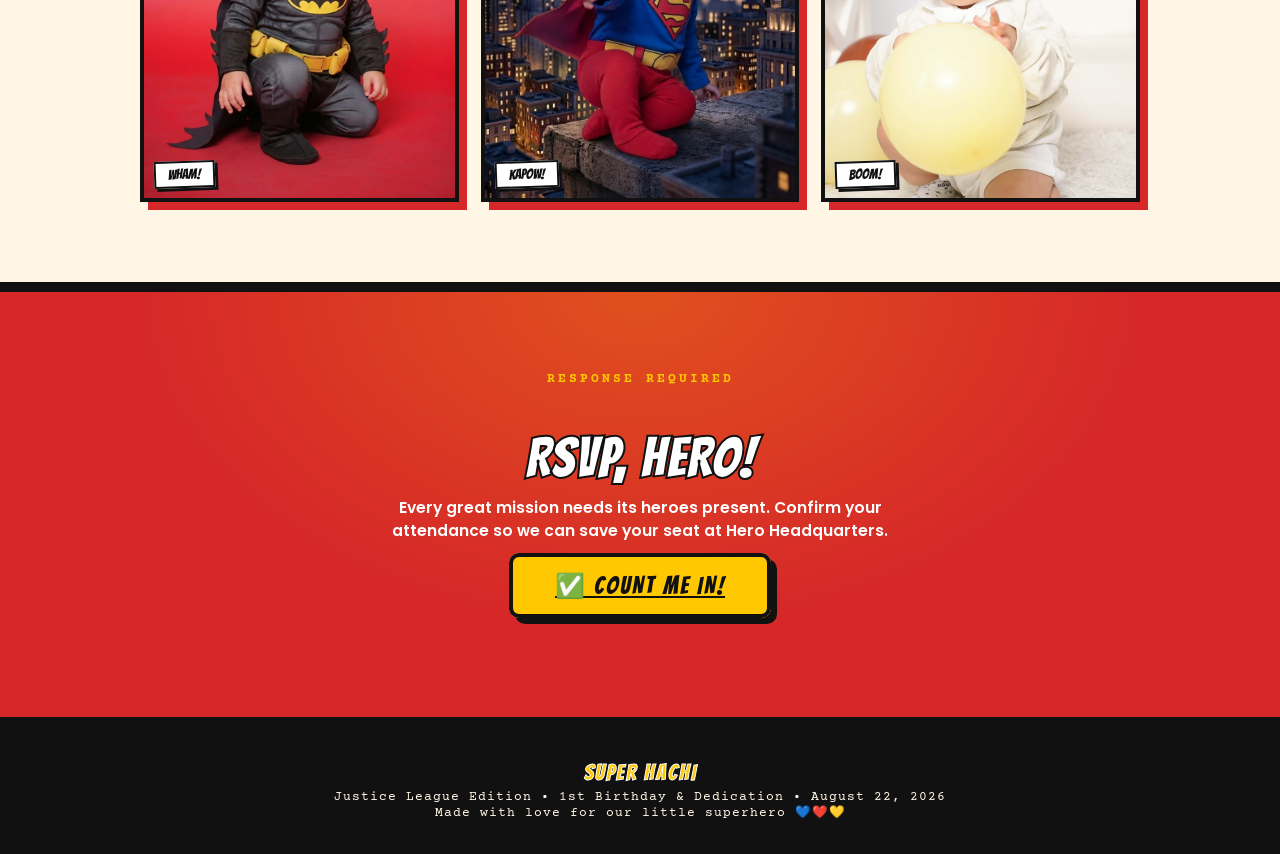
==== commit be03dbd2: "Palakihin ang SUPER HACHI burst sa hero section" ====
--- a/index.html
+++ b/index.html
@@ -52,7 +52,7 @@
       user-select:none;
     ">
 <div style="
-        font-size:52px;
+        font-size:clamp(52px, 9vw, 68px);
         color:#1B3F8B;
         -webkit-text-stroke:3px #111;
         text-shadow:4px 4px 0 #fff;
@@ -60,7 +60,7 @@
         SUPER
       </div>
 <div style="
-        font-size:68px;
+        font-size:clamp(68px, 11vw, 88px);
         color:#D62828;
         -webkit-text-stroke:3px #111;
         text-shadow:4px 4px 0 #fff;
--- a/style.css
+++ b/style.css
@@ -1,5 +1,4 @@
-
-  :root{
+:root{
     --ink:#111111;
     --paper:#FFF6E6;
     --blue:#1B3F8B;
@@ -98,7 +97,7 @@
   }
 
   .burst{
-    width: min(90vw, 560px);
+    width: min(96vw, 720px);
     filter: drop-shadow(0 10px 0 rgba(0,0,0,0.35));
   }
 
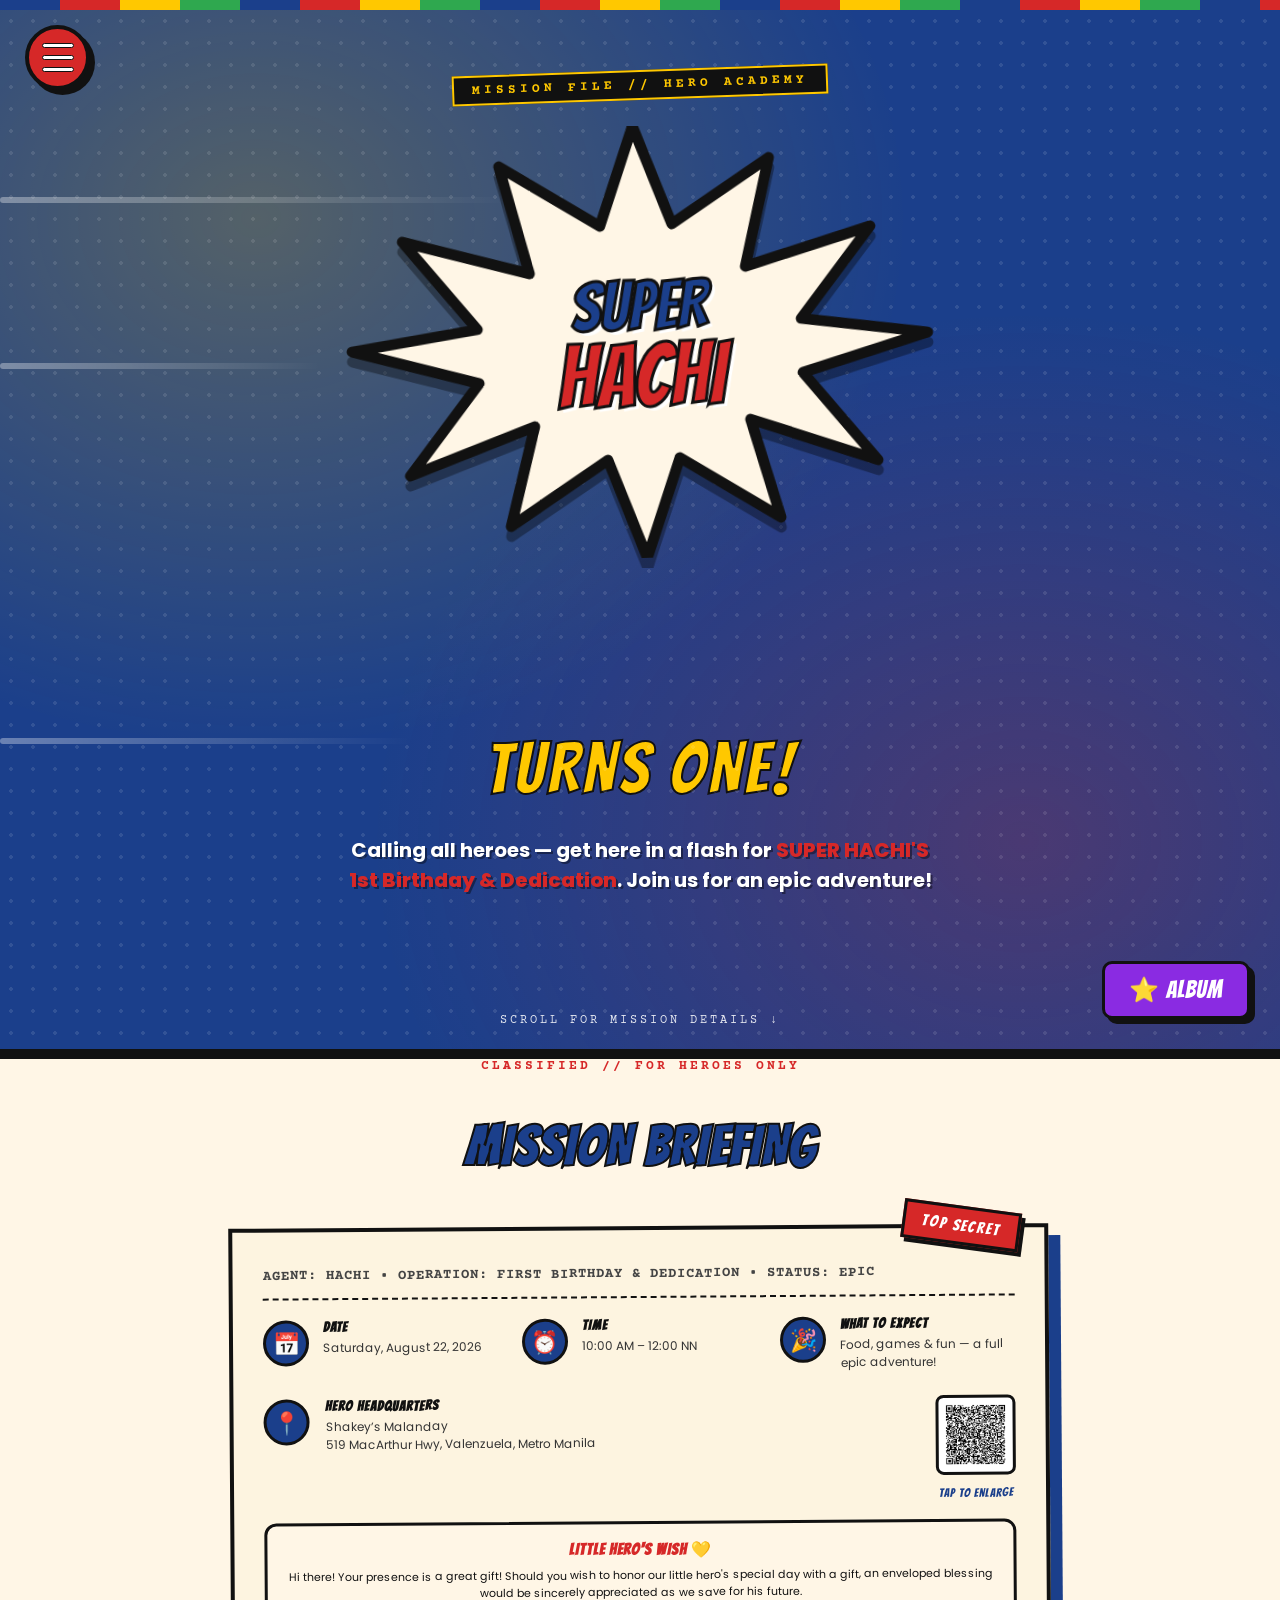
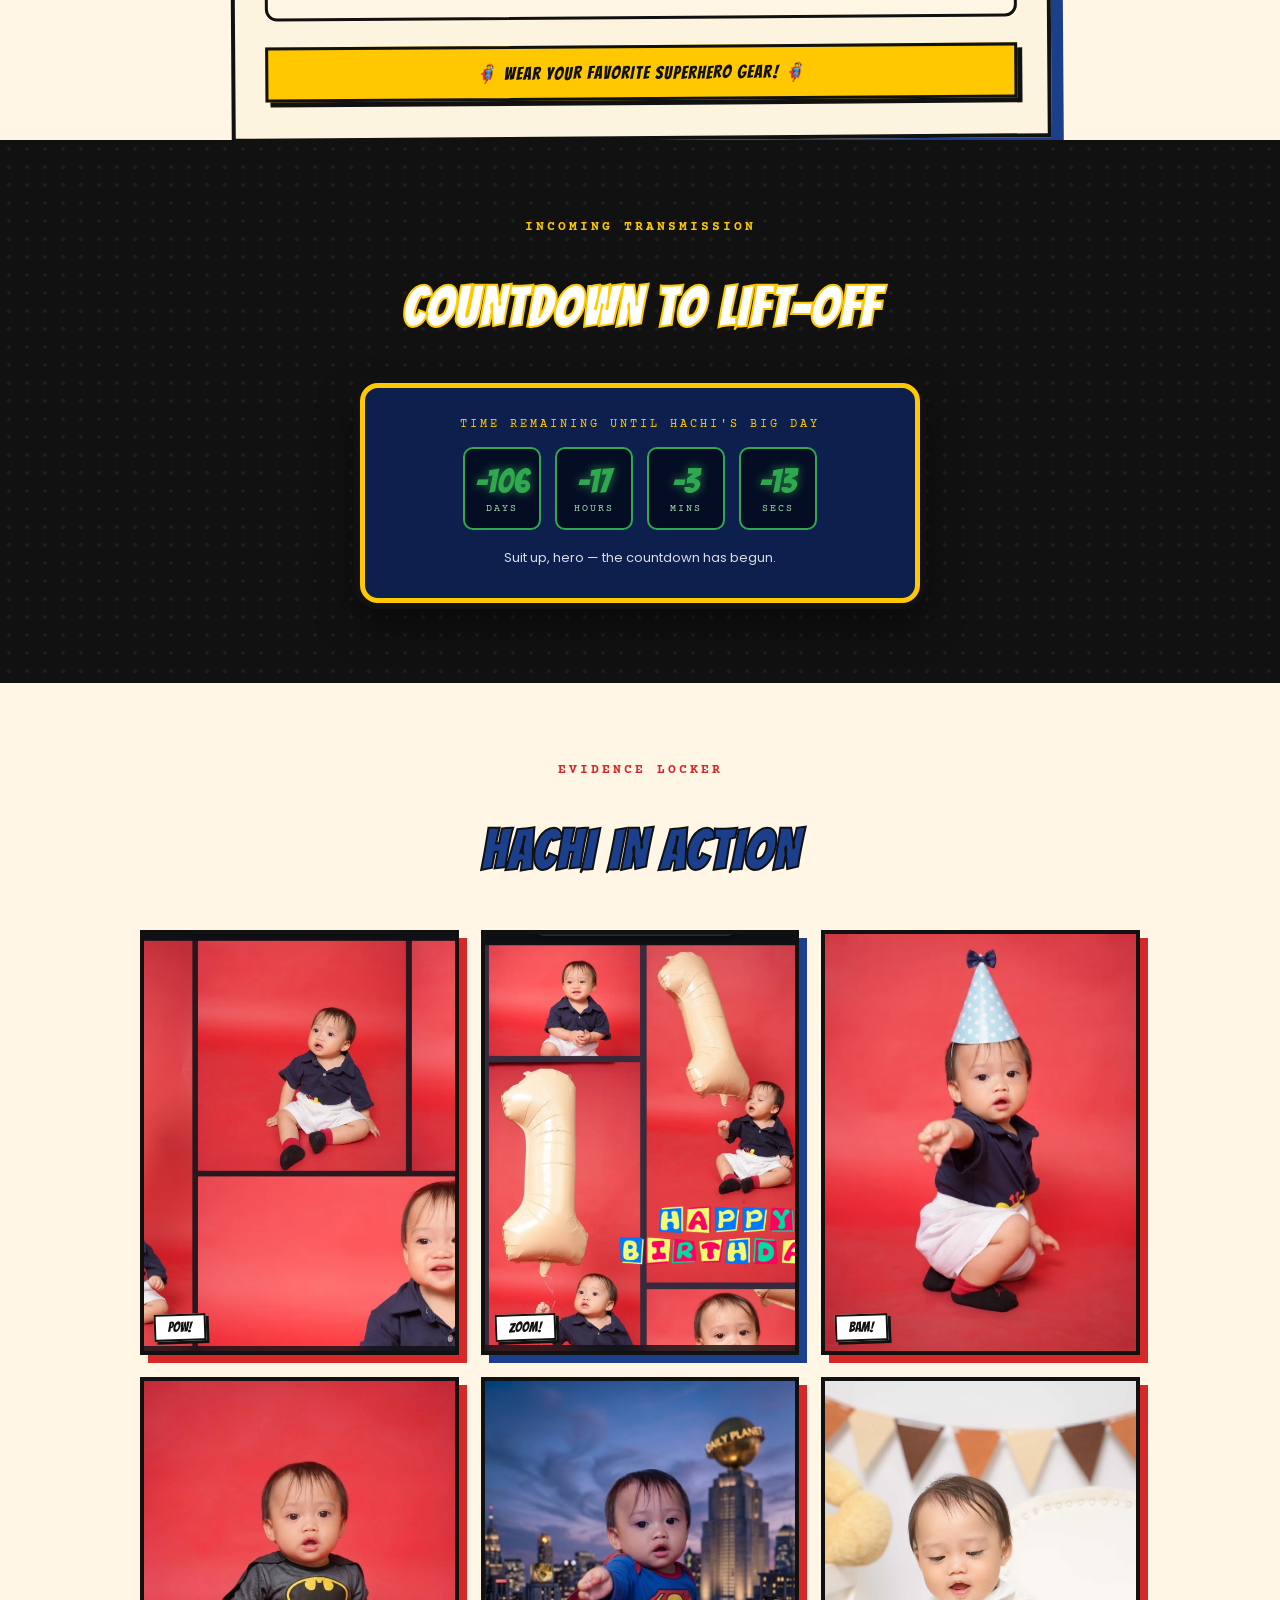
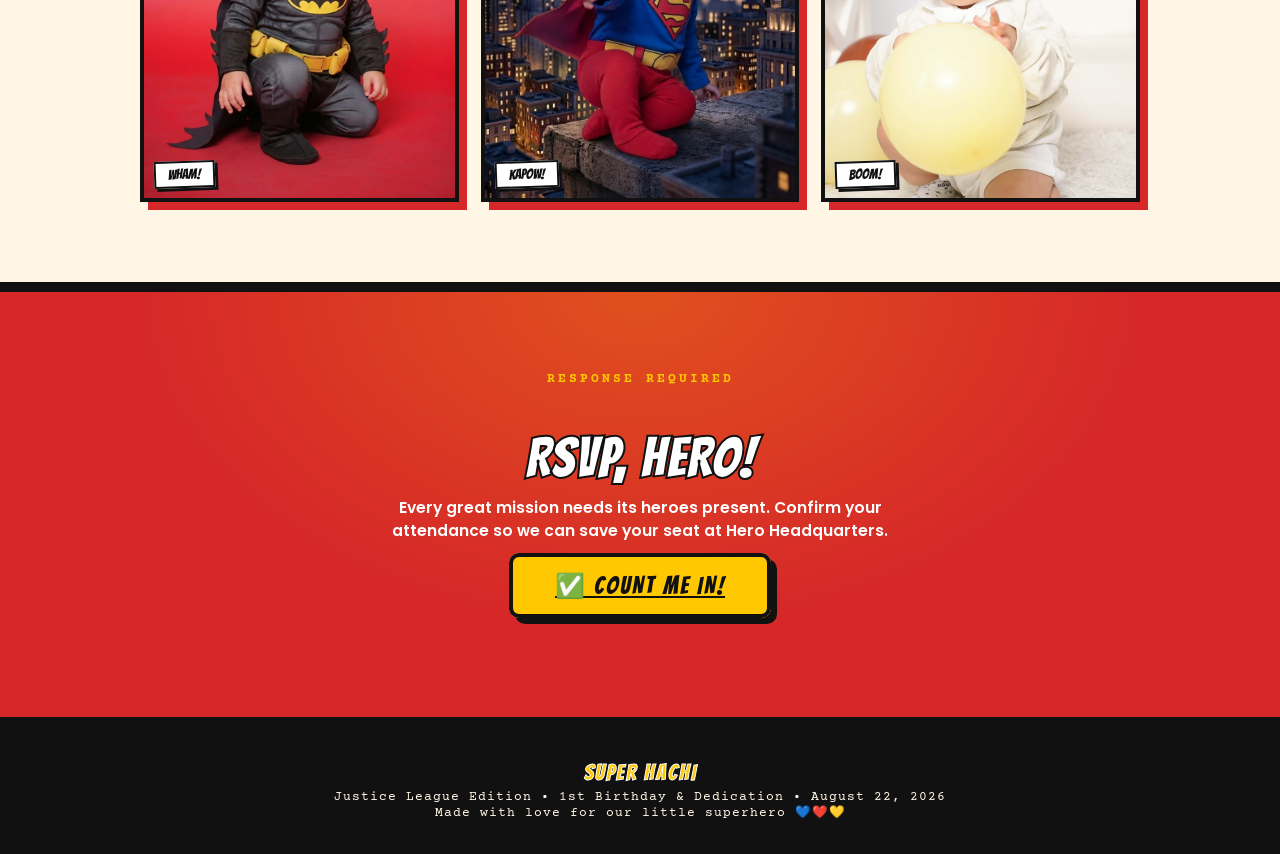
==== commit 67d9e93e: "Palakihin ang SUPER HACHI burst sa hero section" ====
--- a/index.html
+++ b/index.html
@@ -8,7 +8,7 @@
 <link crossorigin="" href="https://fonts.gstatic.com" rel="preconnect"/>
 <link href="https://fonts.googleapis.com/css2?family=Bangers&amp;family=Poppins:wght@400;600;700;800&amp;family=Courier+Prime:wght@400;700&amp;display=swap" rel="stylesheet"/>
 
-<link href="style.css" rel="stylesheet"/>
+<link href="style.css?v=2" rel="stylesheet"/>
 </head>
 
 <body>
@@ -37,7 +37,7 @@
 <div class="eyebrow">MISSION FILE // HERO ACADEMY</div>
 <div class="pow-wrap">
 <div style="position:relative; display:inline-block;">
-<svg class="burst" viewbox="0 0 400 240" xmlns="http://www.w3.org/2000/svg">
+<svg class="burst" viewbox="0 0 400 240" xmlns="http://www.w3.org/2000/svg" style="width:min(96vw, 720px);">
 <polygon fill="#FFF6E6" points="200,0 220,55 275,20 260,80 330,60 290,110 360,120 290,140 330,190 260,165 275,220 220,185 200,240 180,185 125,220 140,165 70,190 110,140 40,120 110,110 70,60 140,80 125,20 180,55" stroke="#111111" stroke-linejoin="round" stroke-width="6"></polygon>
 </svg>
 <div style="
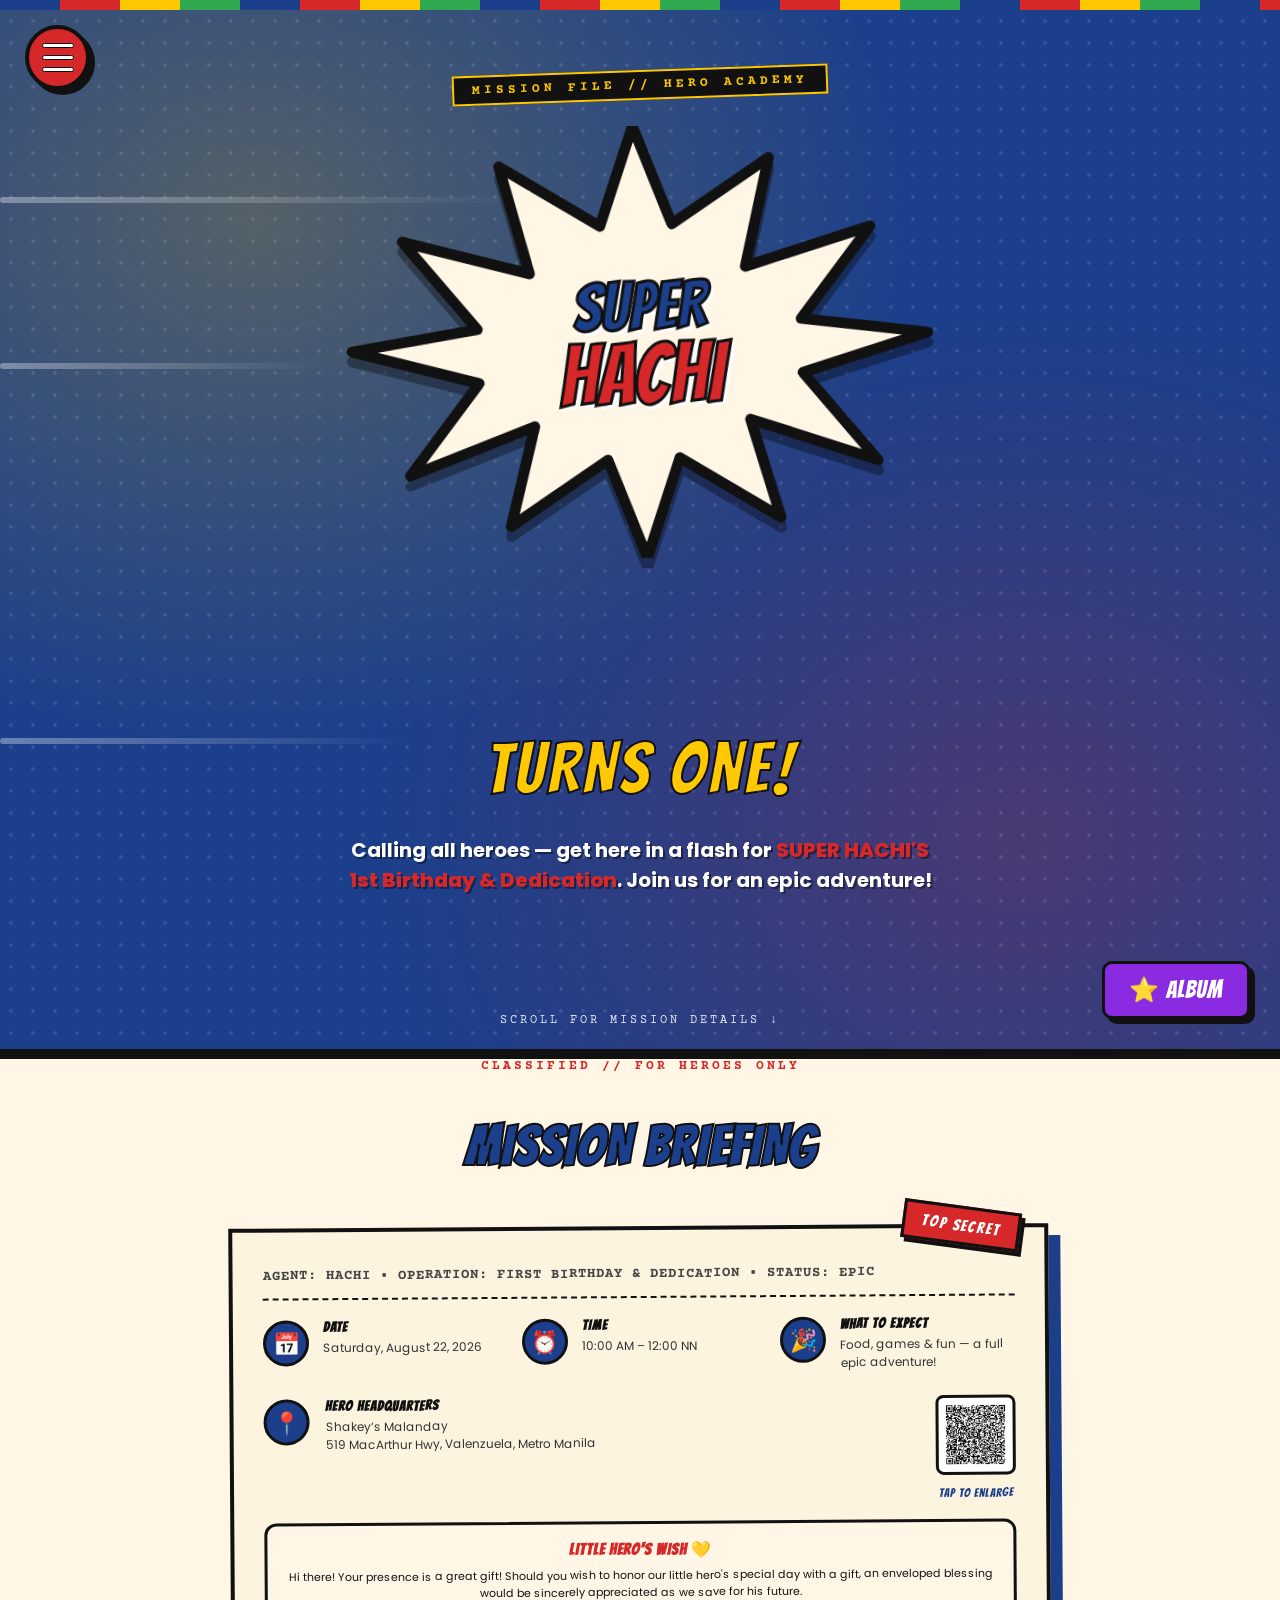
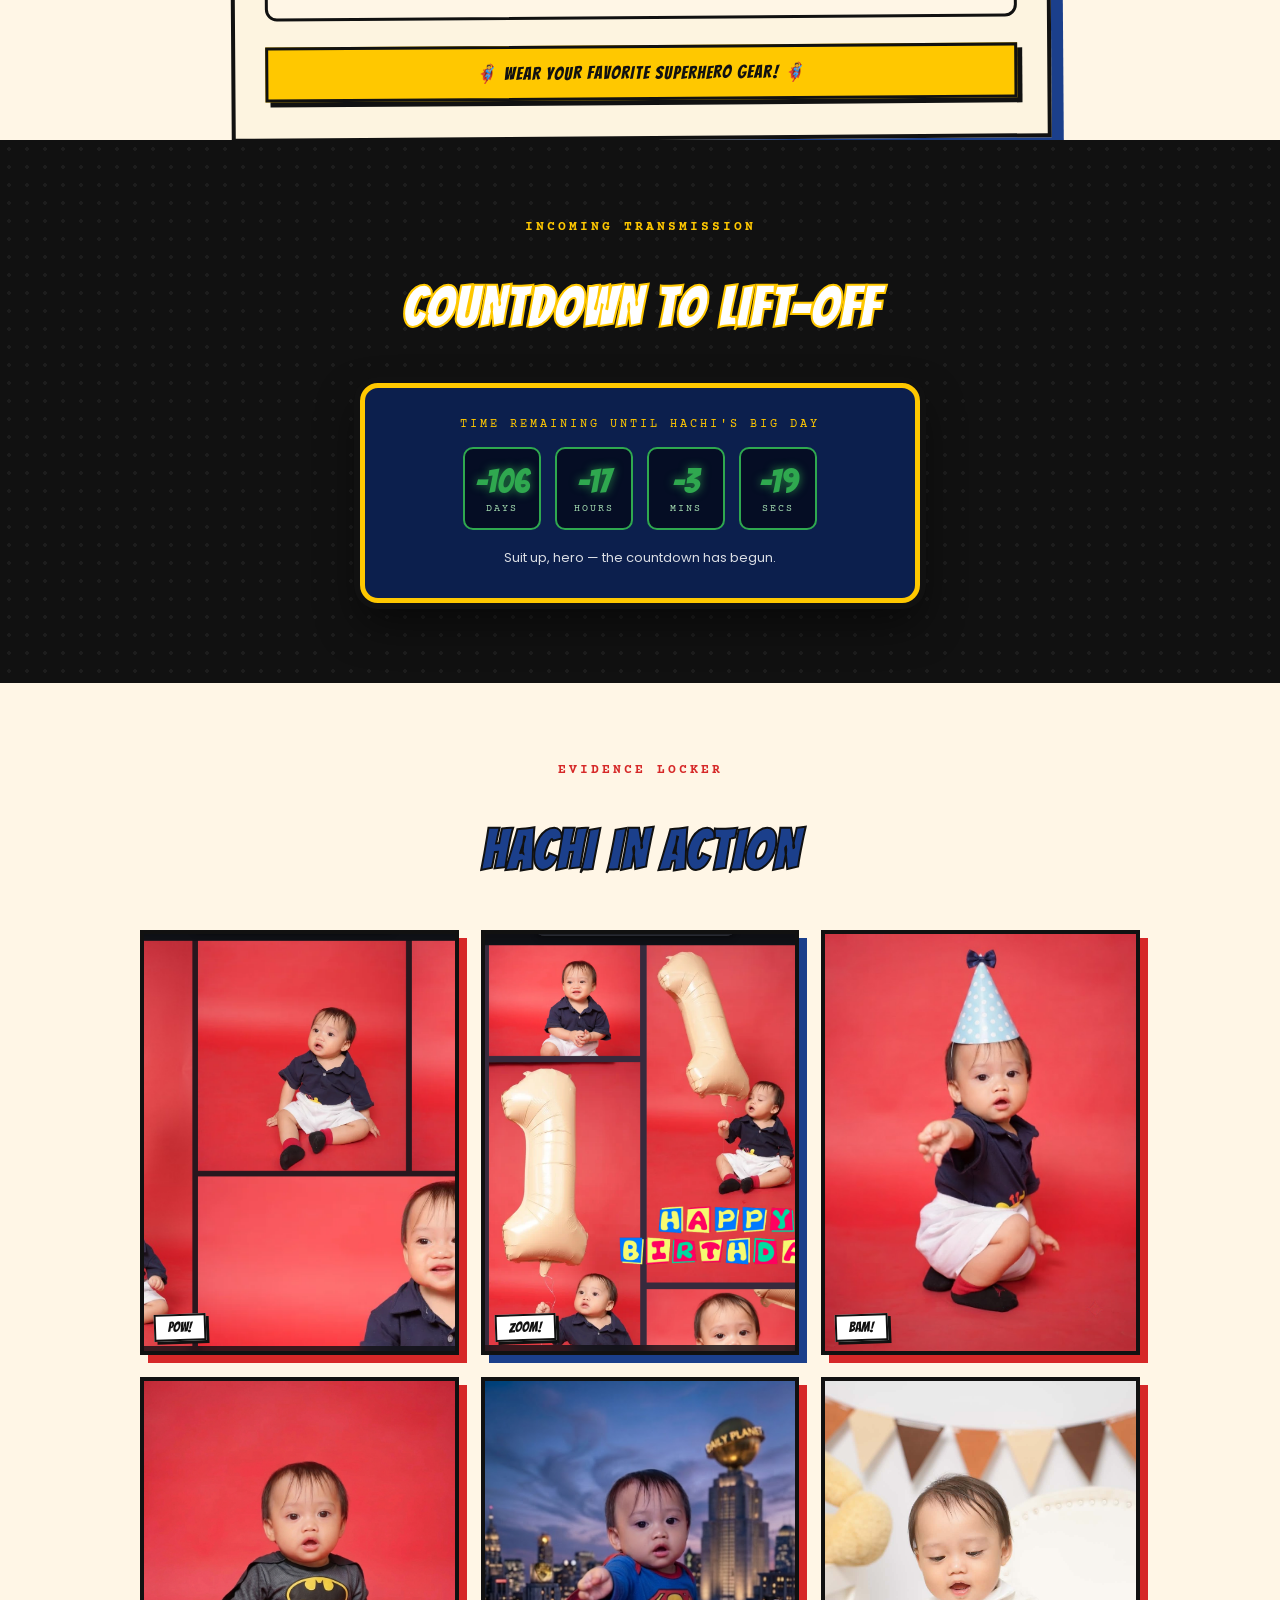
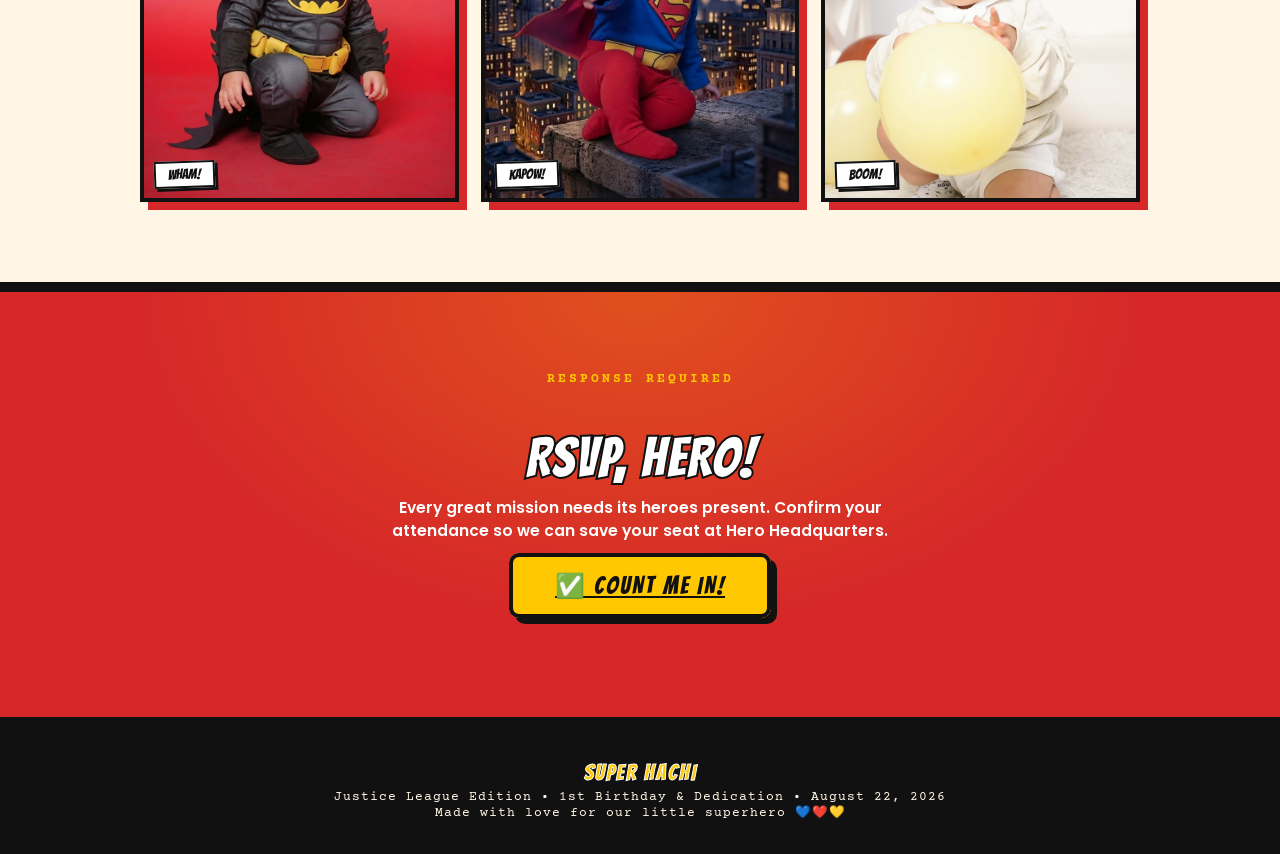
==== commit daecd95a: "Palakihin ang SUPER HACHI burst sa hero section" ====
--- a/index.html
+++ b/index.html
@@ -8,7 +8,7 @@
 <link crossorigin="" href="https://fonts.gstatic.com" rel="preconnect"/>
 <link href="https://fonts.googleapis.com/css2?family=Bangers&amp;family=Poppins:wght@400;600;700;800&amp;family=Courier+Prime:wght@400;700&amp;display=swap" rel="stylesheet"/>
 
-<link href="style.css?v=2" rel="stylesheet"/>
+<link href="style.css?v=3" rel="stylesheet"/>
 </head>
 
 <body>
@@ -37,7 +37,7 @@
 <div class="eyebrow">MISSION FILE // HERO ACADEMY</div>
 <div class="pow-wrap">
 <div style="position:relative; display:inline-block;">
-<svg class="burst" viewbox="0 0 400 240" xmlns="http://www.w3.org/2000/svg" style="width:min(96vw, 720px);">
+<svg class="burst" viewbox="0 0 400 240" xmlns="http://www.w3.org/2000/svg">
 <polygon fill="#FFF6E6" points="200,0 220,55 275,20 260,80 330,60 290,110 360,120 290,140 330,190 260,165 275,220 220,185 200,240 180,185 125,220 140,165 70,190 110,140 40,120 110,110 70,60 140,80 125,20 180,55" stroke="#111111" stroke-linejoin="round" stroke-width="6"></polygon>
 </svg>
 <div style="
@@ -52,7 +52,7 @@
       user-select:none;
     ">
 <div style="
-        font-size:clamp(52px, 9vw, 68px);
+        font-size:clamp(48px, 9vw, 66px);
         color:#1B3F8B;
         -webkit-text-stroke:3px #111;
         text-shadow:4px 4px 0 #fff;
@@ -60,7 +60,7 @@
         SUPER
       </div>
 <div style="
-        font-size:clamp(68px, 11vw, 88px);
+        font-size:clamp(64px, 11vw, 86px);
         color:#D62828;
         -webkit-text-stroke:3px #111;
         text-shadow:4px 4px 0 #fff;
--- a/style.css
+++ b/style.css
@@ -99,6 +99,12 @@
   .burst{
     width: min(96vw, 720px);
     filter: drop-shadow(0 10px 0 rgba(0,0,0,0.35));
+  }
+
+  @media (max-width:600px){
+    .burst{
+      width: 145vw;
+    }
   }
 
   .name-title{
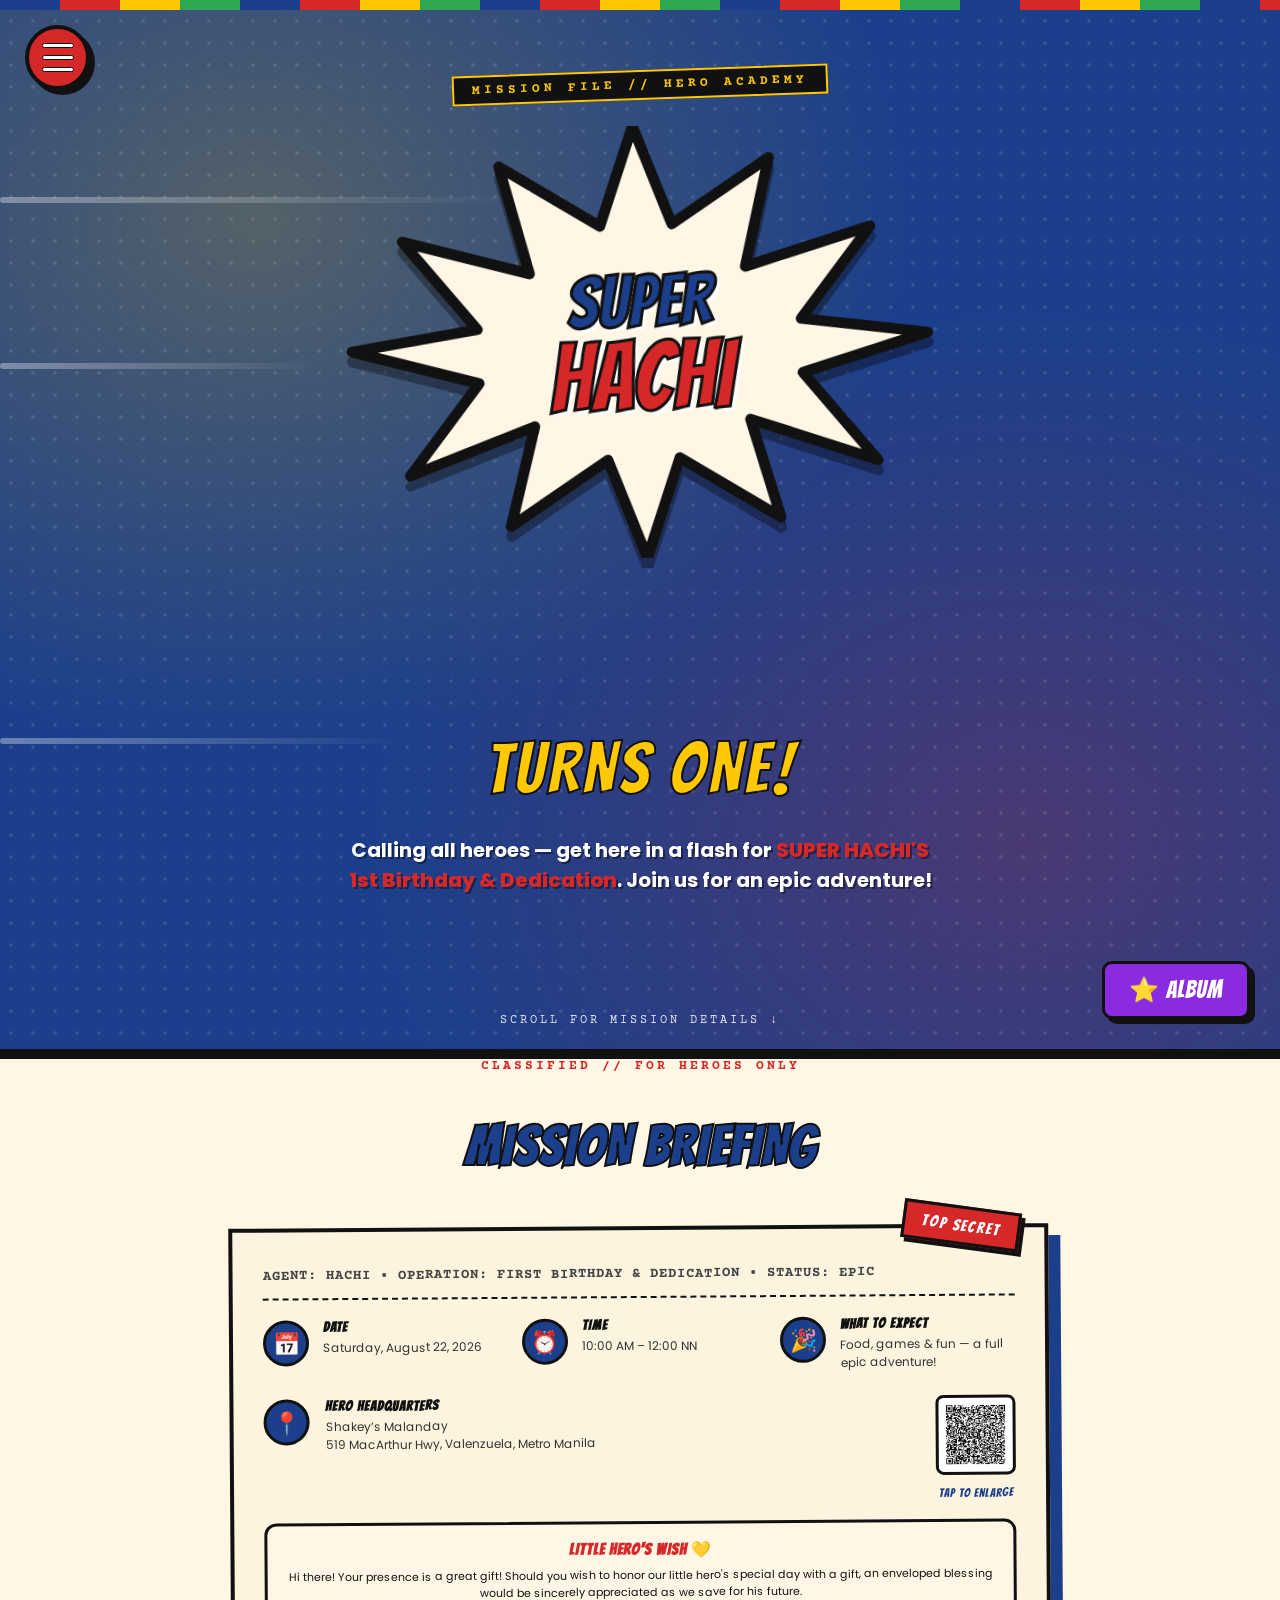
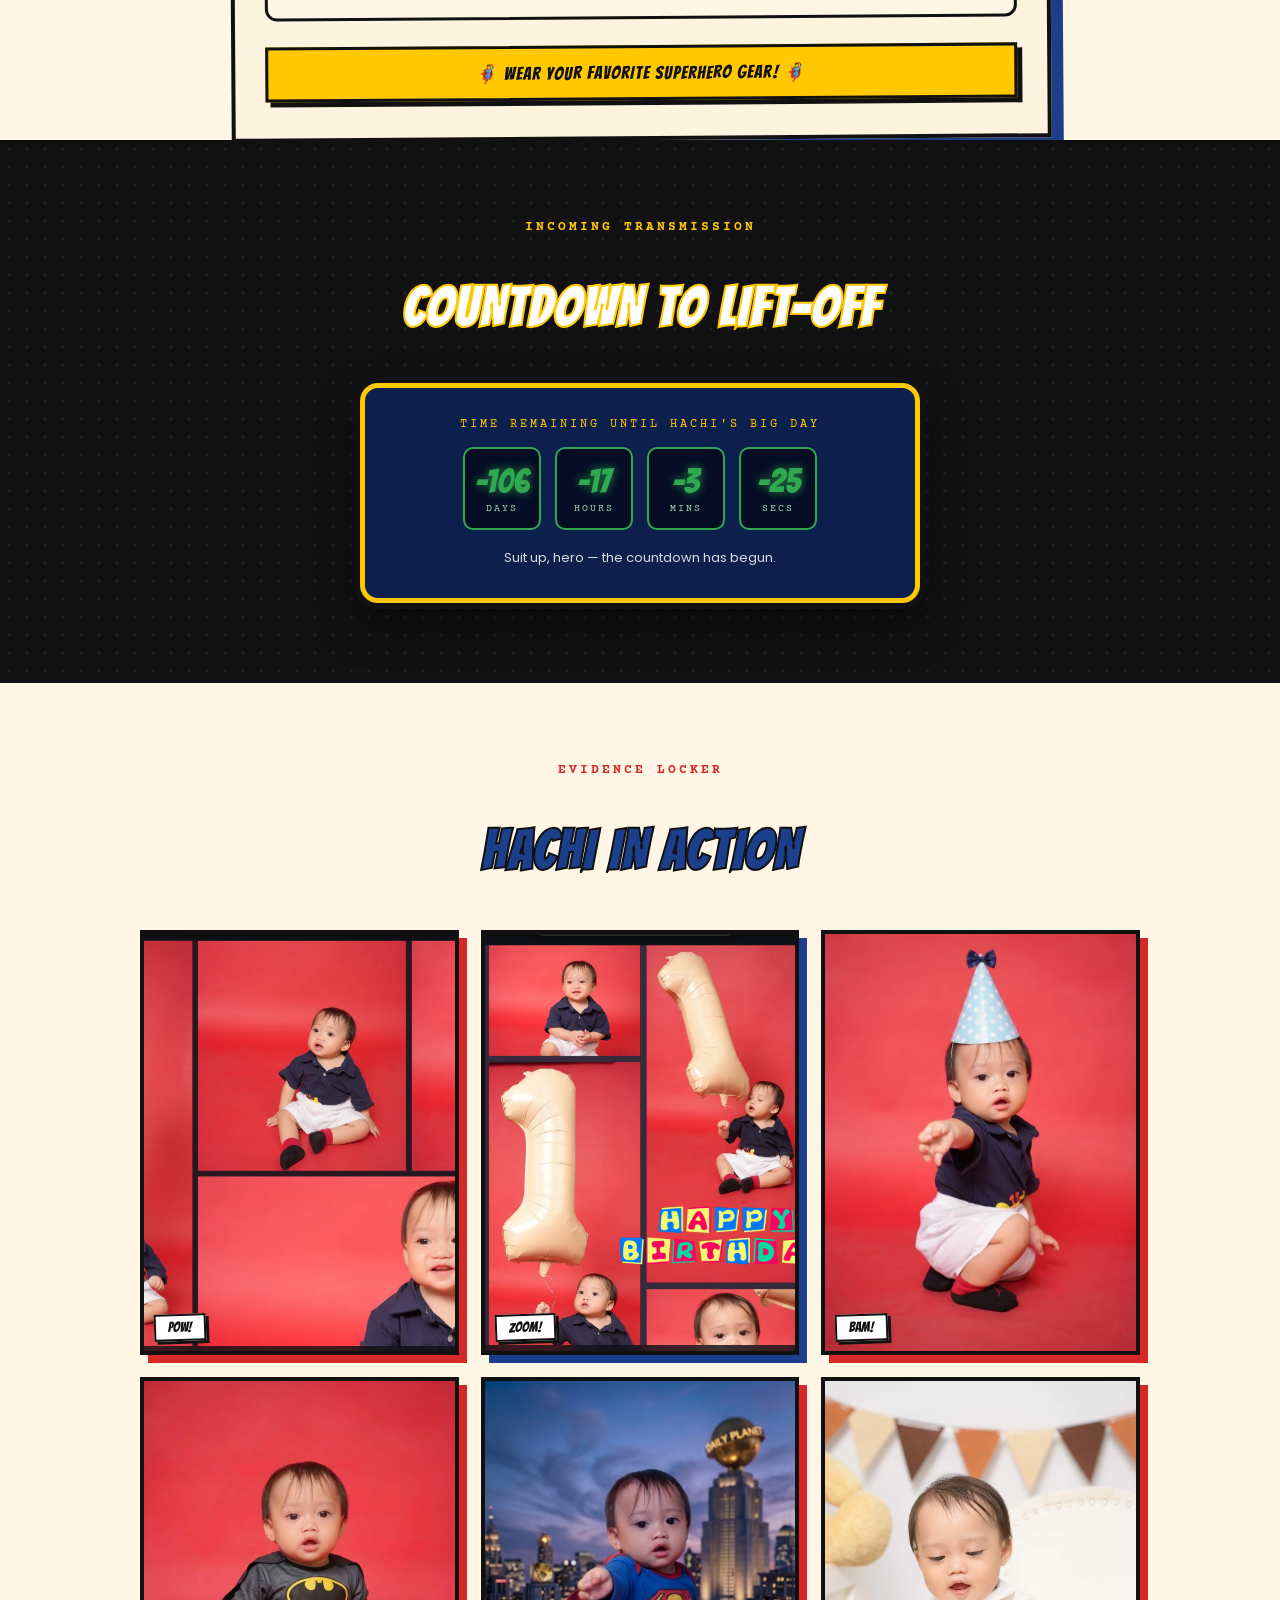
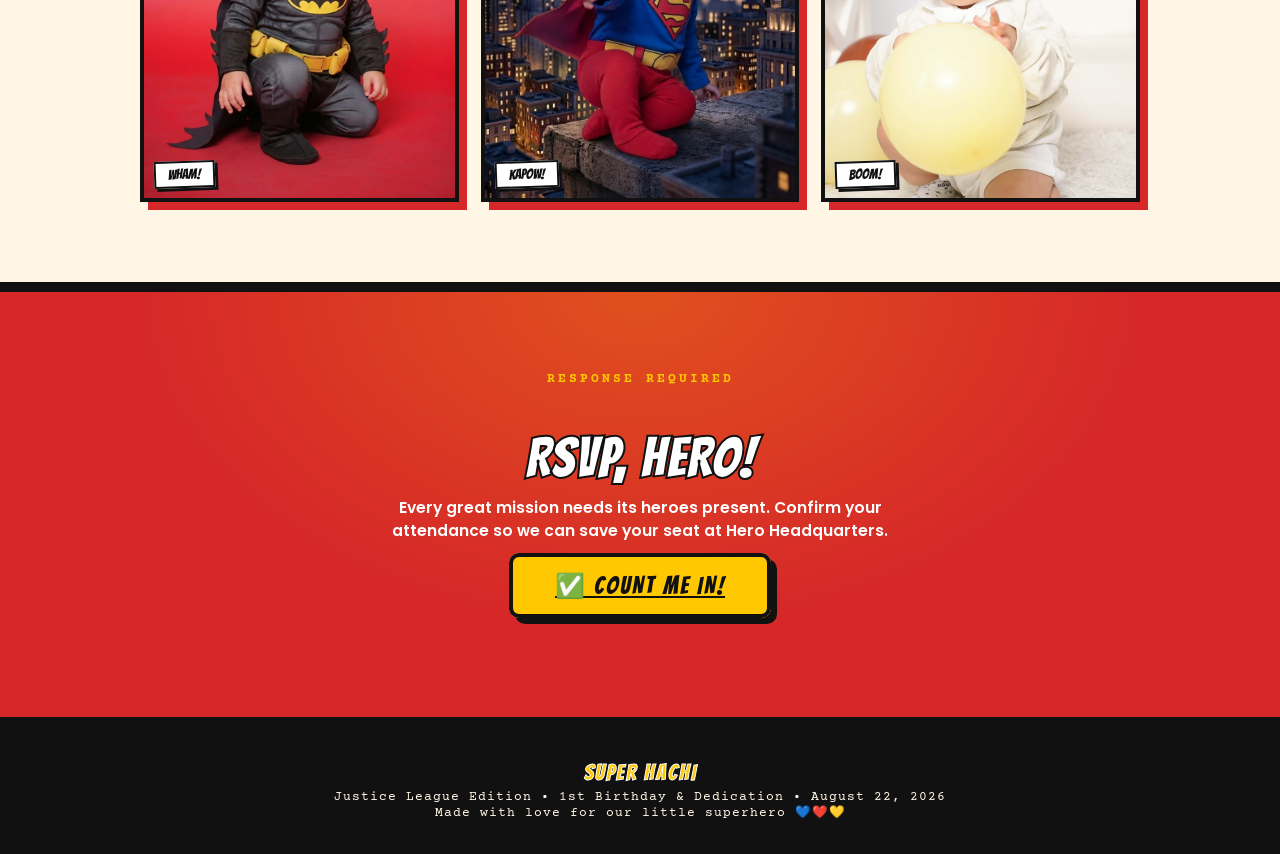
==== commit a5b9b5cd: "Palakihin ang SUPER HACHI burst sa hero section" ====
--- a/index.html
+++ b/index.html
@@ -52,7 +52,7 @@
       user-select:none;
     ">
 <div style="
-        font-size:clamp(48px, 9vw, 66px);
+        font-size:clamp(58px, 10vw, 72px);
         color:#1B3F8B;
         -webkit-text-stroke:3px #111;
         text-shadow:4px 4px 0 #fff;
@@ -60,7 +60,7 @@
         SUPER
       </div>
 <div style="
-        font-size:clamp(64px, 11vw, 86px);
+        font-size:clamp(78px, 13vw, 96px);
         color:#D62828;
         -webkit-text-stroke:3px #111;
         text-shadow:4px 4px 0 #fff;
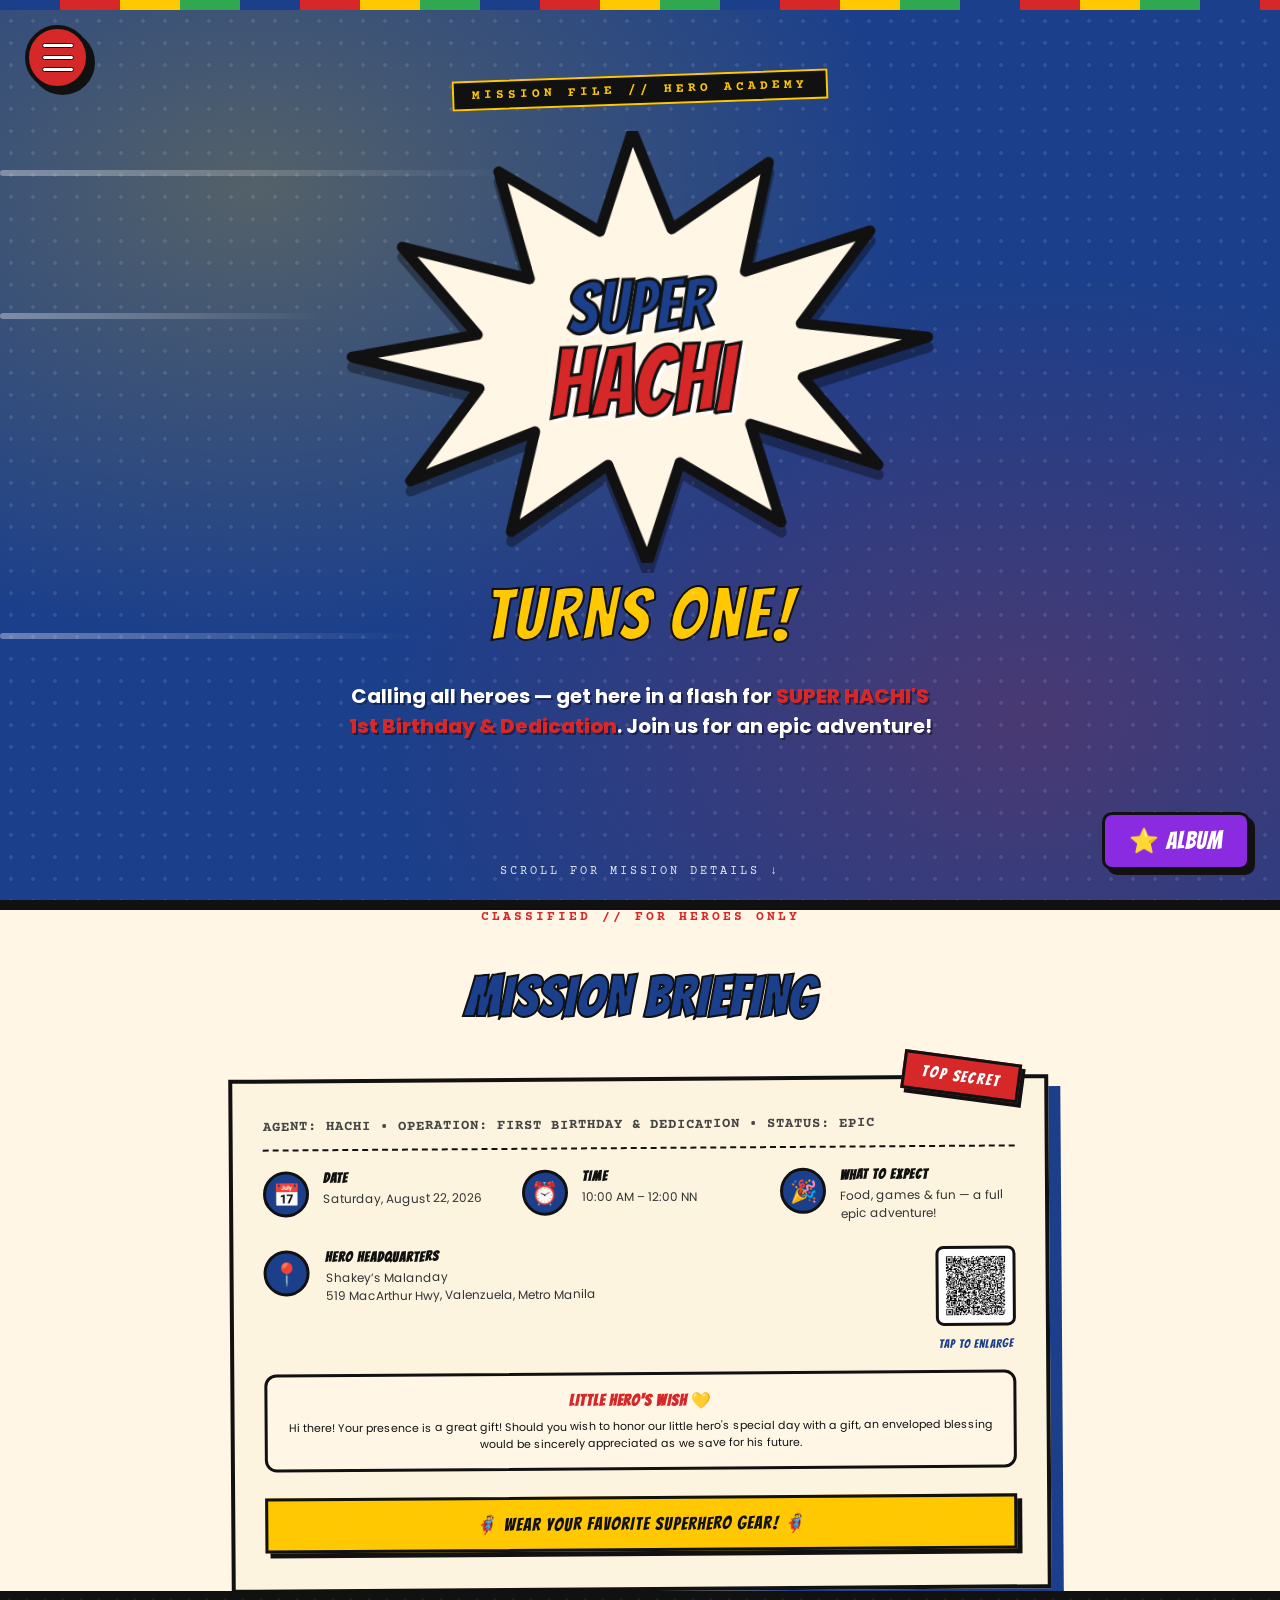
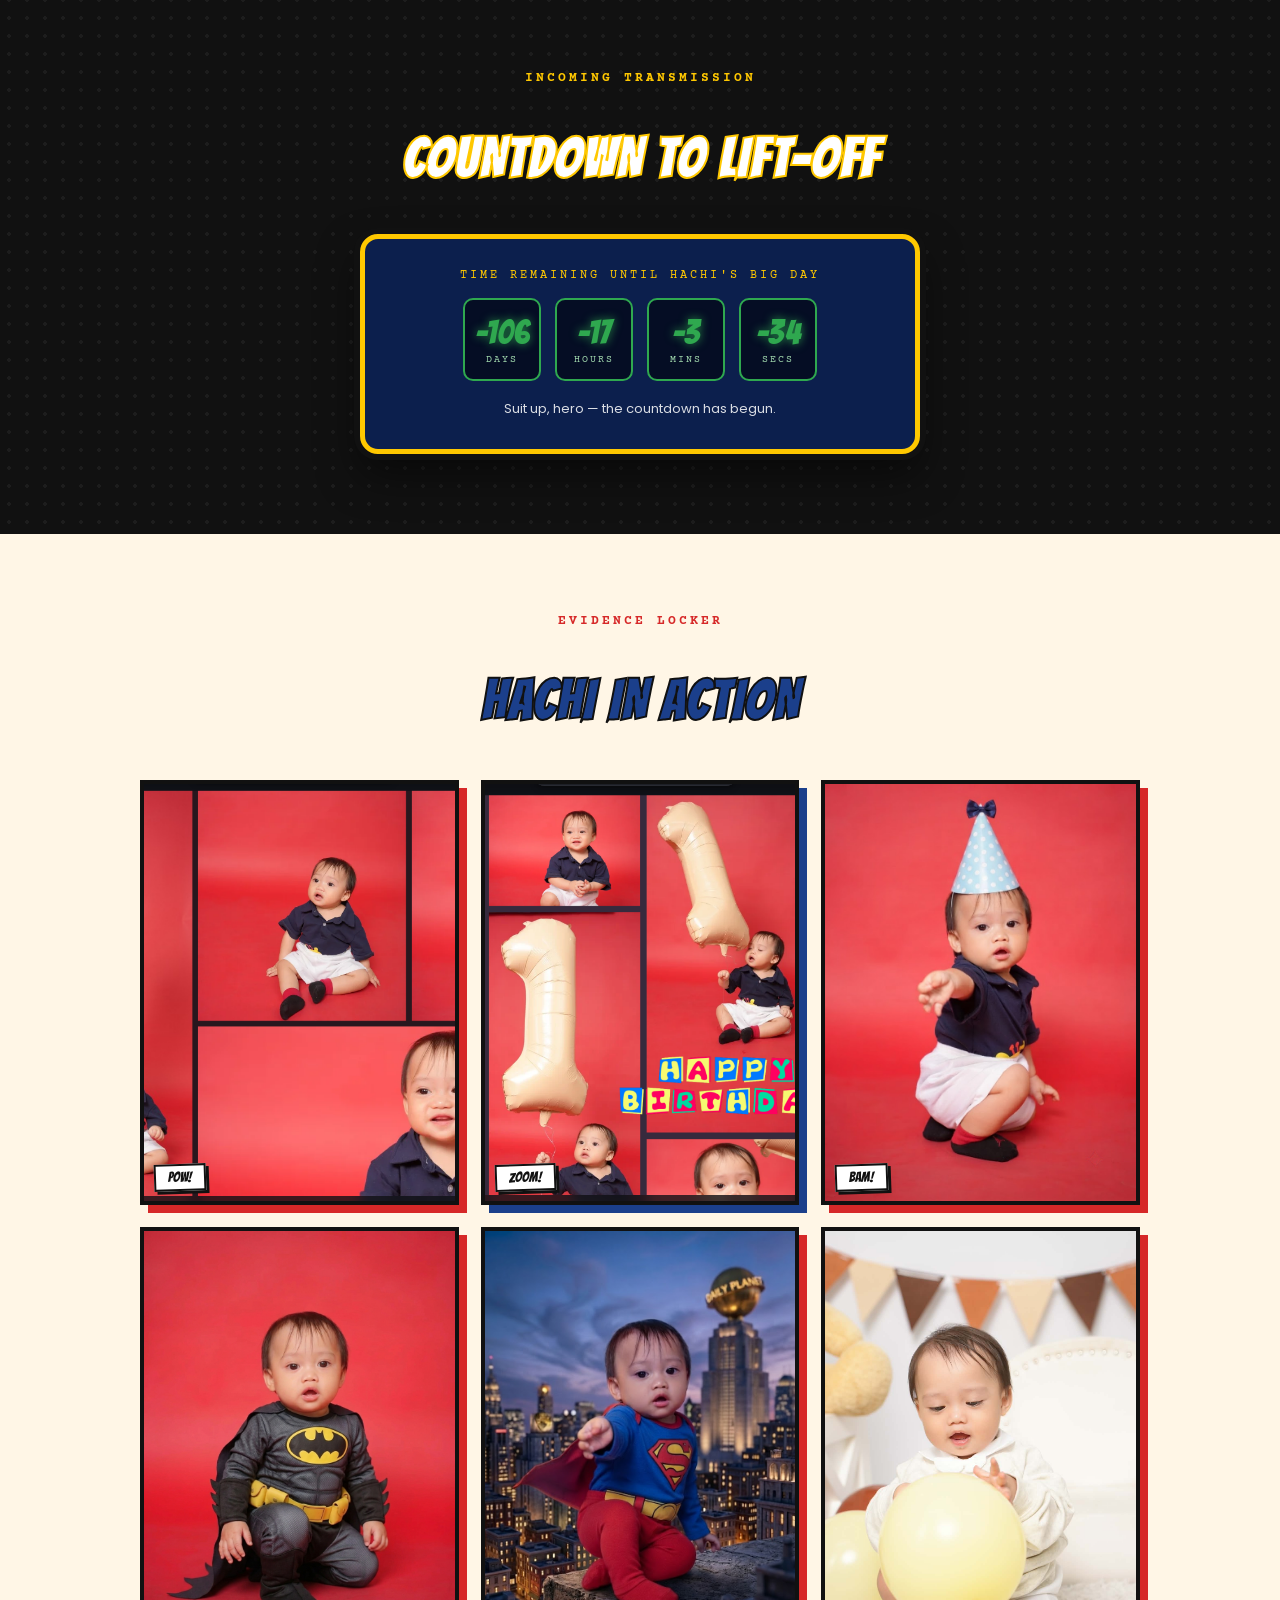
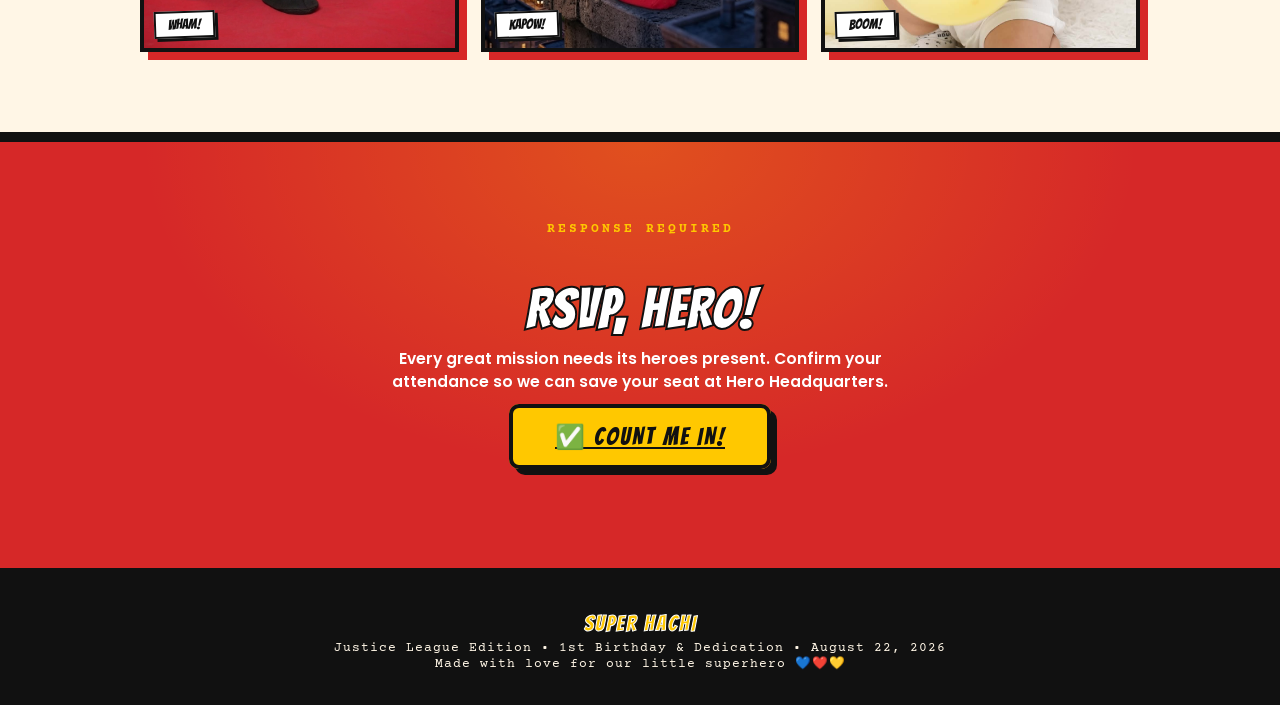
==== commit f3800c4d: "Palakihin ang SUPER HACHI burst sa hero section" ====
--- a/index.html
+++ b/index.html
@@ -70,8 +70,8 @@
 </div>
 </div>
 </div>
-<h1 class="name-title"></h1>
-<div class="super-tag" style="font-size:clamp(50px, 10vw, 72px);">TURNS ONE!</div>
+<div class="super-tag" style="font-size:clamp(50px, 10vw, 72px); transform:translateY(-1
+px);">TURNS ONE!</div>
 <p class="subhead">Calling all heroes — get here in a flash for <span style="color:#D62828; font-weight:800;">SUPER HACHI'S 1st Birthday &amp; Dedication</span>. Join us for an epic adventure!</p>
 <div class="hero-badges">
 </div>
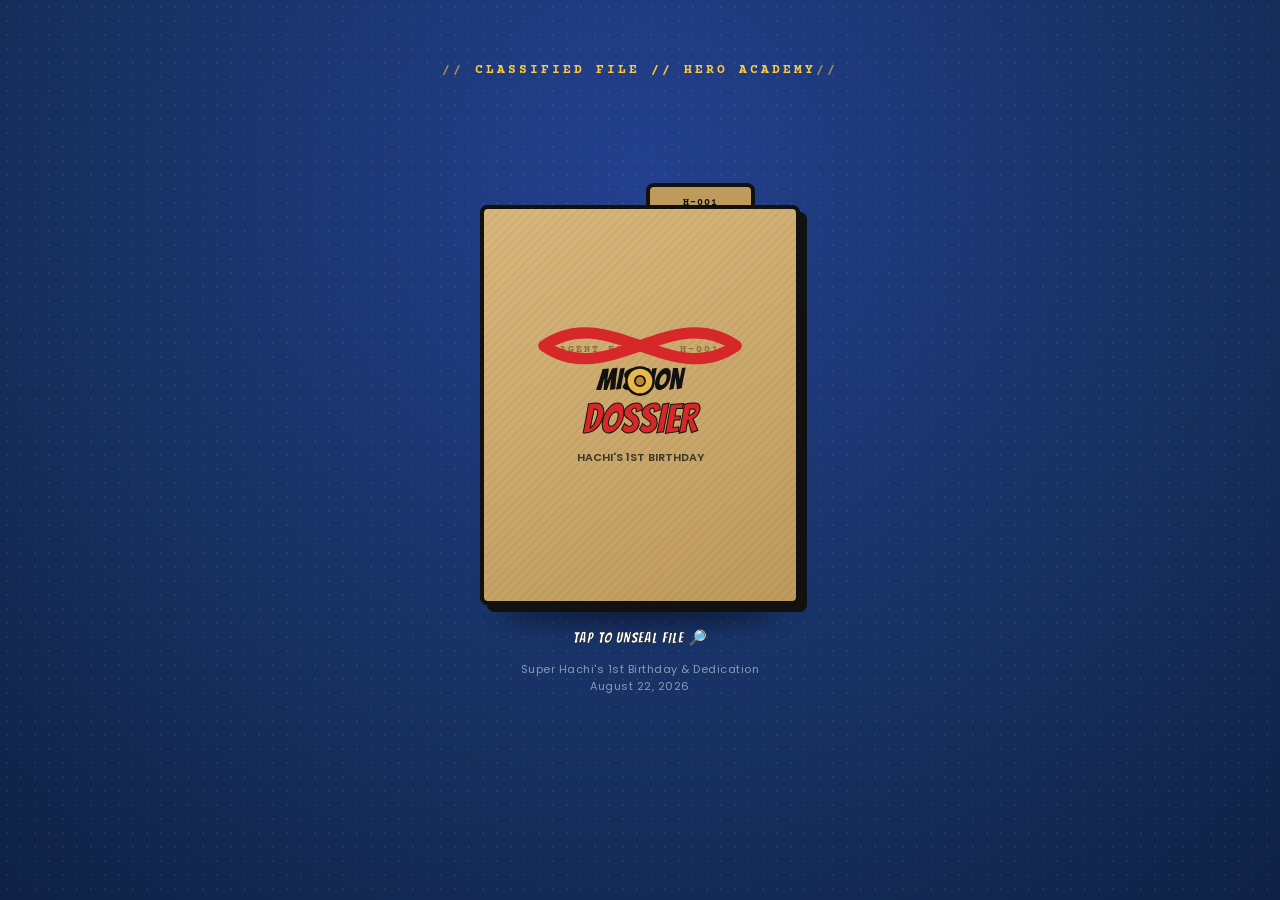
==== commit 05a5dc2d: "Restore original site content, fix envelope redirect setup" ====
--- a/index.html
+++ b/index.html
@@ -3,208 +3,395 @@
 <head>
 <meta charset="utf-8"/>
 <meta content="width=device-width, initial-scale=1.0" name="viewport"/>
-<title>SUPER HACHI — Mission: 1st Birthday &amp; Dedication</title>
+<title>SUPER HACHI — Mission Dossier</title>
 <link href="https://fonts.googleapis.com" rel="preconnect"/>
 <link crossorigin="" href="https://fonts.gstatic.com" rel="preconnect"/>
-<link href="https://fonts.googleapis.com/css2?family=Bangers&amp;family=Poppins:wght@400;600;700;800&amp;family=Courier+Prime:wght@400;700&amp;display=swap" rel="stylesheet"/>
-
-<link href="style.css?v=3" rel="stylesheet"/>
+<link href="https://fonts.googleapis.com/css2?family=Bangers&family=Poppins:wght@400;600;700;800&family=Courier+Prime:wght@400;700&display=swap" rel="stylesheet"/>
+<style>
+  :root{
+    --blue:#1B3F8B;
+    --red:#D62828;
+    --yellow:#FFC93C;
+    --cream:#FFF6E6;
+    --ink:#111111;
+    --kraft:#D9B77C;
+    --kraft-dark:#BE9A5C;
+    --kraft-shadow:#8C6E3C;
+  }
+  *{box-sizing:border-box;}
+  html,body{
+    margin:0;
+    height:100%;
+    background:
+      radial-gradient(circle at 50% 20%, #23408f 0%, #16305f 60%, #0f2145 100%);
+    font-family:'Poppins', sans-serif;
+    overflow:hidden;
+    -webkit-tap-highlight-color: transparent;
+  }
+  body::before{
+    content:"";
+    position:fixed;
+    inset:0;
+    background-image:radial-gradient(rgba(255,255,255,0.06) 1.5px, transparent 1.5px);
+    background-size:14px 14px;
+    pointer-events:none;
+  }
+  .stage{
+    position:relative;
+    width:100%;
+    height:100%;
+    display:flex;
+    align-items:center;
+    justify-content:center;
+    flex-direction:column;
+    perspective:1600px;
+  }
+  .eyebrow{
+    position:absolute;
+    top:7%;
+    left:50%;
+    transform:translateX(-50%);
+    font-family:'Courier Prime', monospace;
+    font-weight:700;
+    letter-spacing:3px;
+    color:var(--yellow);
+    font-size:clamp(11px,2.6vw,13px);
+    text-align:center;
+    white-space:nowrap;
+  }
+  .eyebrow::before, .eyebrow::after{ content:"// "; opacity:0.6; }
+
+  .folder-wrap{
+    position:relative;
+    width:min(320px, 82vw);
+    aspect-ratio:4/5;
+    cursor:pointer;
+    user-select:none;
+  }
+  .folder-wrap:focus-visible .folder-back{
+    outline:4px solid var(--yellow);
+    outline-offset:6px;
+  }
+  .shadow{
+    position:absolute;
+    bottom:-20px;
+    left:6%;
+    width:88%;
+    height:24px;
+    background:rgba(0,0,0,0.45);
+    filter:blur(10px);
+    border-radius:50%;
+    transition:opacity .5s ease, transform .5s ease;
+  }
+
+  .folder-back{
+    position:absolute;
+    inset:0;
+    background:
+      repeating-linear-gradient(135deg, rgba(0,0,0,0.03) 0 2px, transparent 2px 6px),
+      linear-gradient(160deg, var(--kraft) 0%, var(--kraft-dark) 100%);
+    border:4px solid var(--ink);
+    border-radius:8px;
+    box-shadow:7px 7px 0 var(--ink);
+    z-index:1;
+    overflow:hidden;
+  }
+  .folder-tab{
+    position:absolute;
+    top:-22px;
+    right:14%;
+    width:34%;
+    height:34px;
+    background:var(--kraft-dark);
+    border:4px solid var(--ink);
+    border-bottom:none;
+    border-radius:8px 8px 0 0;
+    z-index:0;
+    display:flex;
+    align-items:center;
+    justify-content:center;
+  }
+  .folder-tab span{
+    font-family:'Courier Prime', monospace;
+    font-weight:700;
+    font-size:10px;
+    letter-spacing:1px;
+    color:var(--ink);
+  }
+
+  .contents{
+    position:absolute;
+    left:6%;
+    right:6%;
+    top:8%;
+    bottom:8%;
+    background:var(--cream);
+    border:3px solid var(--ink);
+    border-radius:6px;
+    z-index:2;
+    display:flex;
+    align-items:center;
+    justify-content:center;
+    text-align:center;
+    padding:14px;
+    box-shadow:2px 2px 0 rgba(0,0,0,0.15);
+    transition:transform 1s cubic-bezier(.22,1,.36,1);
+  }
+  .contents-inner{
+    position:relative;
+  }
+  .content-text{
+    font-family:'Bangers', cursive;
+    color:var(--blue);
+    -webkit-text-stroke:1px var(--ink);
+    font-size:clamp(20px,5.2vw,26px);
+    line-height:1.15;
+  }
+  .content-text span{
+    display:block;
+    color:var(--red);
+    font-size:1.25em;
+    margin-top:2px;
+  }
+  .stamp{
+    position:absolute;
+    top:-34px;
+    right:-18px;
+    font-family:'Courier Prime', monospace;
+    font-weight:700;
+    color:var(--red);
+    border:3px solid var(--red);
+    border-radius:6px;
+    padding:3px 8px;
+    font-size:11px;
+    letter-spacing:1px;
+    transform:rotate(-14deg) scale(0);
+    opacity:0;
+    transition:transform .4s cubic-bezier(.34,1.56,.64,1) .55s, opacity .3s ease .55s;
+  }
+
+  .folder-front{
+    position:absolute;
+    inset:0;
+    background:
+      repeating-linear-gradient(135deg, rgba(0,0,0,0.04) 0 2px, transparent 2px 6px),
+      linear-gradient(155deg, var(--kraft) 0%, var(--kraft-dark) 100%);
+    border:4px solid var(--ink);
+    border-radius:8px;
+    box-shadow:7px 7px 0 var(--ink);
+    z-index:3;
+    transform-origin:left center;
+    transition:transform 1.05s cubic-bezier(.6,-0.2,.2,1.15);
+    display:flex;
+    align-items:center;
+    justify-content:center;
+  }
+  .folder-front-inner{
+    text-align:center;
+    padding:16px;
+  }
+  .file-label{
+    font-family:'Courier Prime', monospace;
+    font-weight:700;
+    font-size:10px;
+    letter-spacing:2px;
+    color:var(--kraft-shadow);
+    margin-bottom:10px;
+  }
+  .file-title{
+    font-family:'Bangers', cursive;
+    color:var(--ink);
+    font-size:clamp(24px,6vw,30px);
+    line-height:1;
+  }
+  .file-title .hi{
+    display:block;
+    color:var(--red);
+    font-size:1.35em;
+    -webkit-text-stroke:1px var(--ink);
+    margin-top:4px;
+  }
+  .file-sub{
+    margin-top:10px;
+    font-family:'Poppins', sans-serif;
+    font-weight:600;
+    font-size:11px;
+    color:var(--ink);
+    opacity:0.75;
+  }
+
+  .fastener{
+    position:absolute;
+    left:50%;
+    top:44%;
+    transform:translate(-50%,-50%);
+    width:34px;
+    height:34px;
+    z-index:5;
+    transition:opacity .3s ease .1s, transform .3s ease .1s;
+  }
+  .fastener svg{ width:100%; height:100%; }
+
+  .string{
+    position:absolute;
+    left:0; top:0;
+    width:100%; height:100%;
+    z-index:4;
+    pointer-events:none;
+    transition:opacity .4s ease, transform .5s ease;
+    transform-origin:50% 44%;
+  }
+  .string path{
+    fill:none;
+    stroke:var(--red);
+    stroke-width:3.5;
+    stroke-linecap:round;
+  }
+
+  .tap-label{
+    position:absolute;
+    bottom:-42px;
+    left:50%;
+    transform:translateX(-50%);
+    font-family:'Bangers', cursive;
+    letter-spacing:1px;
+    color:#fff;
+    font-size:clamp(13px,3vw,15px);
+    -webkit-text-stroke:0.5px #111;
+    white-space:nowrap;
+    animation:pulse 1.7s ease-in-out infinite;
+  }
+  @keyframes pulse{
+    0%,100%{ transform:translateX(-50%) scale(1); opacity:1;}
+    50%{ transform:translateX(-50%) scale(1.06); opacity:0.7;}
+  }
+
+  .folder-wrap.open .string{
+    opacity:0;
+    transform:rotate(35deg) scale(0.6);
+  }
+  .folder-wrap.open .fastener{
+    opacity:0;
+    transform:translate(-50%,-50%) scale(0.5) rotate(90deg);
+  }
+  .folder-wrap.open .folder-front{
+    transform:rotateY(-152deg);
+    box-shadow:-4px 4px 10px rgba(0,0,0,0.35);
+  }
+  .folder-wrap.open .contents{
+    transform:translateY(-6%) scale(1.02);
+  }
+  .folder-wrap.open .stamp{
+    transform:rotate(-14deg) scale(1);
+    opacity:1;
+  }
+  .folder-wrap.open .shadow{
+    opacity:0.2;
+    transform:scaleX(1.15);
+  }
+
+  .fade-cover{
+    position:fixed;
+    inset:0;
+    background:#16305f;
+    opacity:0;
+    pointer-events:none;
+    z-index:50;
+    transition:opacity .6s ease;
+  }
+  .fade-cover.show{ opacity:1; pointer-events:all; }
+
+  .skip-note{
+    margin-top:56px;
+    color:rgba(255,255,255,0.5);
+    font-size:11px;
+    letter-spacing:0.5px;
+    font-family:'Poppins',sans-serif;
+    text-align:center;
+  }
+
+  @media (prefers-reduced-motion: reduce){
+    .folder-front, .contents, .string, .fastener, .stamp, .fade-cover{ transition-duration:0.2s; }
+    .tap-label{ animation:none; }
+  }
+</style>
 </head>
-
 <body>
-<!-- Ang "Hamburger" Icon -->
-<div class="menu-icon" onclick="toggleMenu()" id="menuIcon">
-    <span></span>
-    <span></span>
-    <span></span>
+
+<div class="stage">
+  <div class="eyebrow">CLASSIFIED FILE // HERO ACADEMY</div>
+
+  <div class="folder-wrap" id="folder" role="button" tabindex="0" aria-label="Open Hachi's mission dossier">
+    <div class="shadow"></div>
+    <div class="folder-tab"><span>H-001</span></div>
+
+    <div class="folder-back">
+      <div class="contents">
+        <div class="contents-inner">
+          <div class="stamp">TOP SECRET</div>
+          <div class="content-text">YOU'RE INVITED<span>TO THE MISSION!</span></div>
+        </div>
+      </div>
+    </div>
+
+    <div class="folder-front">
+      <div class="folder-front-inner">
+        <div class="file-label">AGENT FILE NO. H-001</div>
+        <div class="file-title">MISSION<span class="hi">DOSSIER</span></div>
+        <div class="file-sub">HACHI'S 1ST BIRTHDAY</div>
+      </div>
+    </div>
+
+    <svg class="string" viewbox="0 0 100 125" xmlns="http://www.w3.org/2000/svg">
+      <path d="M 20 44 C 40 30, 60 58, 80 44"/>
+      <path d="M 20 44 C 40 58, 60 30, 80 44"/>
+    </svg>
+
+    <div class="fastener">
+      <svg viewbox="0 0 40 40" xmlns="http://www.w3.org/2000/svg">
+        <circle cx="20" cy="20" r="16" fill="#E8B84B" stroke="#111" stroke-width="3"/>
+        <circle cx="20" cy="20" r="6" fill="#B98A2E" stroke="#111" stroke-width="2"/>
+      </svg>
+    </div>
+
+    <div class="tap-label" id="tapLabel">TAP TO UNSEAL FILE 🔎</div>
+  </div>
+
+  <div class="skip-note">Super Hachi's 1st Birthday &amp; Dedication<br/>August 22, 2026</div>
 </div>
 
-<!-- Ang Menu Container (Naka-hide sa simula) -->
-<div class="side-nav" id="sideNav">
-    <div class="nav-btn" onclick="showSection('details')">MISSION</div>
-    <div class="nav-btn" onclick="showSection('countdown')">TIME</div>
-    <div class="nav-btn" onclick="showSection('gallery')">ACTION</div>
-    <div class="nav-btn" onclick="showSection('rsvp')">RSVP</div>
-</div>
-<div class="stripe"></div>
-<!-- HERO -->
-<section class="hero">
-
-<a href="secondpage.html" class="more-btn">⭐ ALBUM</a>
-<div class="speedline" style="top:18%; left:0; width:40%;"></div>
-<div class="speedline" style="top:34%; left:0; width:25%; animation-delay:0.8s;"></div>
-<div class="speedline" style="top:70%; left:0; width:32%; animation-delay:1.6s;"></div>
-<div class="eyebrow">MISSION FILE // HERO ACADEMY</div>
-<div class="pow-wrap">
-<div style="position:relative; display:inline-block;">
-<svg class="burst" viewbox="0 0 400 240" xmlns="http://www.w3.org/2000/svg">
-<polygon fill="#FFF6E6" points="200,0 220,55 275,20 260,80 330,60 290,110 360,120 290,140 330,190 260,165 275,220 220,185 200,240 180,185 125,220 140,165 70,190 110,140 40,120 110,110 70,60 140,80 125,20 180,55" stroke="#111111" stroke-linejoin="round" stroke-width="6"></polygon>
-</svg>
-<div style="
-      position:absolute;
-      top:50%;
-      left:50%;
-      transform:translate(-50%,-50%);
-      text-align:center;
-      font-family:'Bangers', cursive;
-      line-height:0.9;
-      z-index:2;
-      user-select:none;
-    ">
-<div style="
-        font-size:clamp(58px, 10vw, 72px);
-        color:#1B3F8B;
-        -webkit-text-stroke:3px #111;
-        text-shadow:4px 4px 0 #fff;
-      ">
-        SUPER
-      </div>
-<div style="
-        font-size:clamp(78px, 13vw, 96px);
-        color:#D62828;
-        -webkit-text-stroke:3px #111;
-        text-shadow:4px 4px 0 #fff;
-      ">
-        HACHI
-      </div>
-</div>
-</div>
-</div>
-<div class="super-tag" style="font-size:clamp(50px, 10vw, 72px); transform:translateY(-1
-px);">TURNS ONE!</div>
-<p class="subhead">Calling all heroes — get here in a flash for <span style="color:#D62828; font-weight:800;">SUPER HACHI'S 1st Birthday &amp; Dedication</span>. Join us for an epic adventure!</p>
-<div class="hero-badges">
-</div>
-
-<div class="scroll-cue">SCROLL FOR MISSION DETAILS ↓</div>
-</section>
-<!-- MISSION BRIEFING -->
-<section class="briefing halftone content-section" id="details">
-</section>
-<div class="section-kicker">CLASSIFIED // FOR HEROES ONLY</div>
-<h2 class="section-title">MISSION BRIEFING</h2>
-<div class="dossier">
-<div class="stamp">TOP SECRET</div>
-<div class="dossier-head">AGENT: HACHI  •  OPERATION: FIRST BIRTHDAY &amp; DEDICATION  •  STATUS: EPIC</div>
-<style>
-.dossier-grid .dossier-item h3 { font-size: 14px !important; }
-.dossier-grid .dossier-item p { font-size: 12px !important; }
-</style>
-<div class="dossier-grid">
-<div class="dossier-item">
-<div class="dossier-icon">📅</div>
-<div>
-<h3>DATE</h3>
-<p>Saturday, August 22, 2026</p>
-</div>
-</div>
-<div class="dossier-item">
-<div class="dossier-icon">⏰</div>
-<div>
-<h3>TIME</h3>
-<p>10:00 AM – 12:00 NN</p>
-</div>
-</div>
-<div class="dossier-item">
-<div class="dossier-icon">🎉</div>
-<div>
-<h3>WHAT TO EXPECT</h3>
-<p>Food, games &amp; fun — a full epic adventure!</p>
-</div>
-</div>
-<div class="dossier-item" style="display:flex; align-items:flex-start; gap:16px; grid-column: 1 / -1;">
-<div class="dossier-icon">📍</div>
-<div style="flex:1; display:flex; align-items:flex-start; justify-content:space-between; gap:16px; flex-wrap:wrap;">
-<div style="flex:1; min-width:180px;">
-<h3>HERO HEADQUARTERS</h3>
-<p>Shakey’s Malanday<bR> 519 MacArthur Hwy, Valenzuela, Metro Manila</p>
-</div>
-<div style="text-align:center; flex-shrink:0;">
-<img src="qrcode.png" alt="QR code to Hero Headquarters location" onclick="document.getElementById('qrModal').style.display='flex'" style="width:80px; height:80px; border:3px solid #111; border-radius:8px; background:#fff; padding:4px; cursor:pointer;"/>
-<div style="font-family:'Bangers', cursive; font-size:12px; letter-spacing:1px; color:#1B3F8B; margin-top:4px;">TAP TO ENLARGE</div>
-</div>
-</div>
-</div>
-</div>
-<div style="margin-top:20px; padding:16px; border:3px solid #111; border-radius:12px; background:#FFF6E6; text-align:center;">
-<h3 style="font-family:'Bangers', cursive; font-size:16px; letter-spacing:1px; color:#D62828; margin:0 0 8px 0;">LITTLE HERO'S WISH 💛</h3>
-<p style="font-size:11px; line-height:1.5; color:#111; margin:0; max-width:100%;">Hi there! Your presence is a great gift! Should you wish to honor our little hero's special day with a gift, an enveloped blessing would be sincerely appreciated as we save for his future.</p>
-</div>
-<div class="dresscode">🦸 WEAR YOUR FAVORITE SUPERHERO GEAR! 🦸</div>
-</div>
-</section>
-<!-- COUNTDOWN -->
-<section class="comm-wrap" id="countdown">
-<div class="section-kicker" style="color:var(--yellow);">INCOMING TRANSMISSION</div>
-<h2 class="section-title" style="color:#fff; -webkit-text-stroke:2px var(--yellow);">COUNTDOWN TO LIFT-OFF</h2>
-<div class="comm">
-<div class="comm-label">TIME REMAINING UNTIL HACHI'S BIG DAY</div>
-<div class="comm-grid">
-<div class="comm-unit"><div class="comm-num" id="cd-days">00</div><div class="comm-unit-label">DAYS</div></div>
-<div class="comm-unit"><div class="comm-num" id="cd-hours">00</div><div class="comm-unit-label">HOURS</div></div>
-<div class="comm-unit"><div class="comm-num" id="cd-mins">00</div><div class="comm-unit-label">MINS</div></div>
-<div class="comm-unit"><div class="comm-num" id="cd-secs">00</div><div class="comm-unit-label">SECS</div></div>
-</div>
-<div class="comm-msg" id="cd-msg">Suit up, hero — the countdown has begun.</div>
-</div>
-</section>
-<!-- GALLERY -->
-<section class="gallery" id="gallery">
-<div class="section-kicker">EVIDENCE LOCKER</div>
-<h2 class="section-title">HACHI IN ACTION</h2>
-<div class="panels">
-<div class="panel" style="aspect-ratio:3/4;">
-<a href="hachi1.png" target="_blank"><img alt="Hachi with number one balloon" src="hachi1.png"/></a>
-<div class="panel-cap">POW!</div>
-</div>
-<div class="panel" style="aspect-ratio:3/4;">
-<a href="hachi2.png" target="_blank"><img alt="Hachi celebrating his first birthday" src="hachi2.png"/></a>
-<div class="panel-cap">ZOOM!</div>
-</div>
-<div class="panel" style="aspect-ratio:3/4;">
-<a href="photo37.png" target="_blank"><img alt="Hachi in superhero costume" src="photo37.png"/></a>
-<div class="panel-cap">BAM!</div>
-</div>
-<div class="panel" style="aspect-ratio:3/4;">
-<a href="photo38.png" target="_blank"><img alt="Hachi playing and smiling" src="photo38.png"/></a>
-<div class="panel-cap">WHAM!</div>
-</div>
-<div class="panel" style="aspect-ratio:3/4;">
-<a href="photo39.png" target="_blank"><img alt="Hachi with family" src="photo39.png"/></a>
-<div class="panel-cap">KAPOW!</div>
-</div>
-<div class="panel" style="aspect-ratio:3/4;">
-<a href="photo26.png" target="_blank"><img alt="Hachi hero moment" src="photo26.png"/></a>
-<div class="panel-cap">BOOM!</div>
-</div>
-</div>
-</section>
-<!-- RSVP -->
-<section class="rsvp" id="rsvp">
-<div class="section-kicker">RESPONSE REQUIRED</div>
-<h2 class="section-title">RSVP, HERO!</h2>
-<p class="lead">Every great mission needs its heroes present. Confirm your attendance so we can save your seat at Hero Headquarters.</p>
-<a class="rsvp-btn" href="rsvp.html">
-    ✅ COUNT ME IN!
-</a>
-<div class="rsvp-note" id="rsvpNote"></div>
-</section>
-<footer>
-<div class="foot-name">SUPER HACHI</div>
-  Justice League Edition • 1st Birthday &amp; Dedication • August 22, 2026<br/>
-  Made with love for our little superhero 💙❤️💛<br/>
-</footer>
-<canvas id="confetti"></canvas>
-
-<!-- QR Code Lightbox -->
-<div id="qrModal" onclick="this.style.display='none'" style="display:none; position:fixed; top:0; left:0; width:100%; height:100%; background:rgba(0,0,0,0.85); z-index:9999; align-items:center; justify-content:center; flex-direction:column; cursor:pointer;">
-<div style="background:#fff; padding:20px; border-radius:16px; border:4px solid #111; box-shadow:0 0 0 6px #FFC93C; max-width:85vw;">
-<img src="qrcode.png" alt="QR code to Hero Headquarters location - enlarged" style="width:min(320px, 70vw); height:min(320px, 70vw); display:block;"/>
-</div>
-<div style="font-family:'Bangers', cursive; font-size:20px; letter-spacing:1px; color:#fff; margin-top:18px;">TAP ANYWHERE TO CLOSE</div>
-</div>
-
-<script src="hachi.js"></script>
+<div class="fade-cover" id="fadeCover"></div>
+
+<script>
+  const folder = document.getElementById('folder');
+  const fadeCover = document.getElementById('fadeCover');
+  const tapLabel = document.getElementById('tapLabel');
+  let opened = false;
+
+  function openFolder(){
+    if(opened) return;
+    opened = true;
+    folder.classList.add('open');
+    tapLabel.textContent = "FILE UNSEALED...";
+    tapLabel.style.animation = 'none';
+
+    setTimeout(() => {
+      fadeCover.classList.add('show');
+    }, 1150);
+
+    setTimeout(() => {
+      window.location.href = 'site.html';
+    }, 1750);
+  }
+
+  folder.addEventListener('click', openFolder);
+  folder.addEventListener('keydown', (e) => {
+    if(e.key === 'Enter' || e.key === ' '){
+      e.preventDefault();
+      openFolder();
+    }
+  });
+</script>
 
 </body>
 </html>
